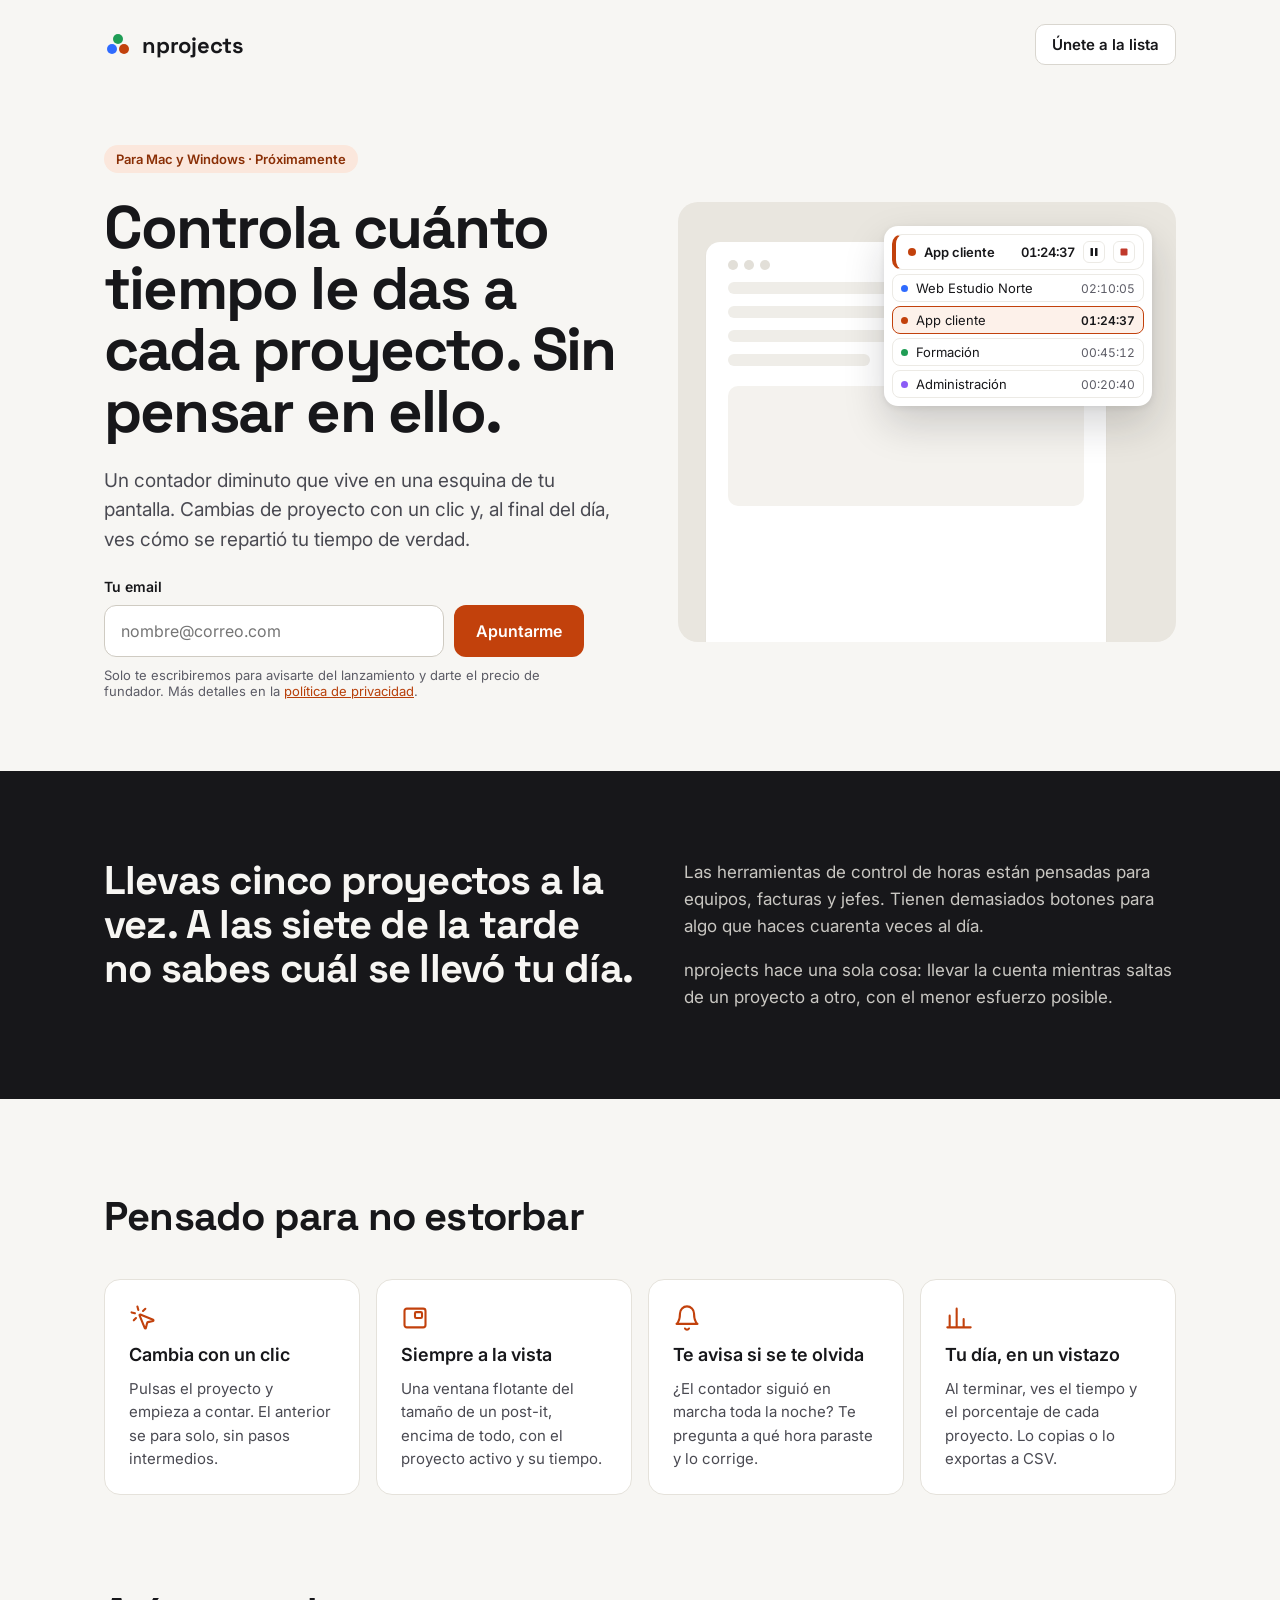
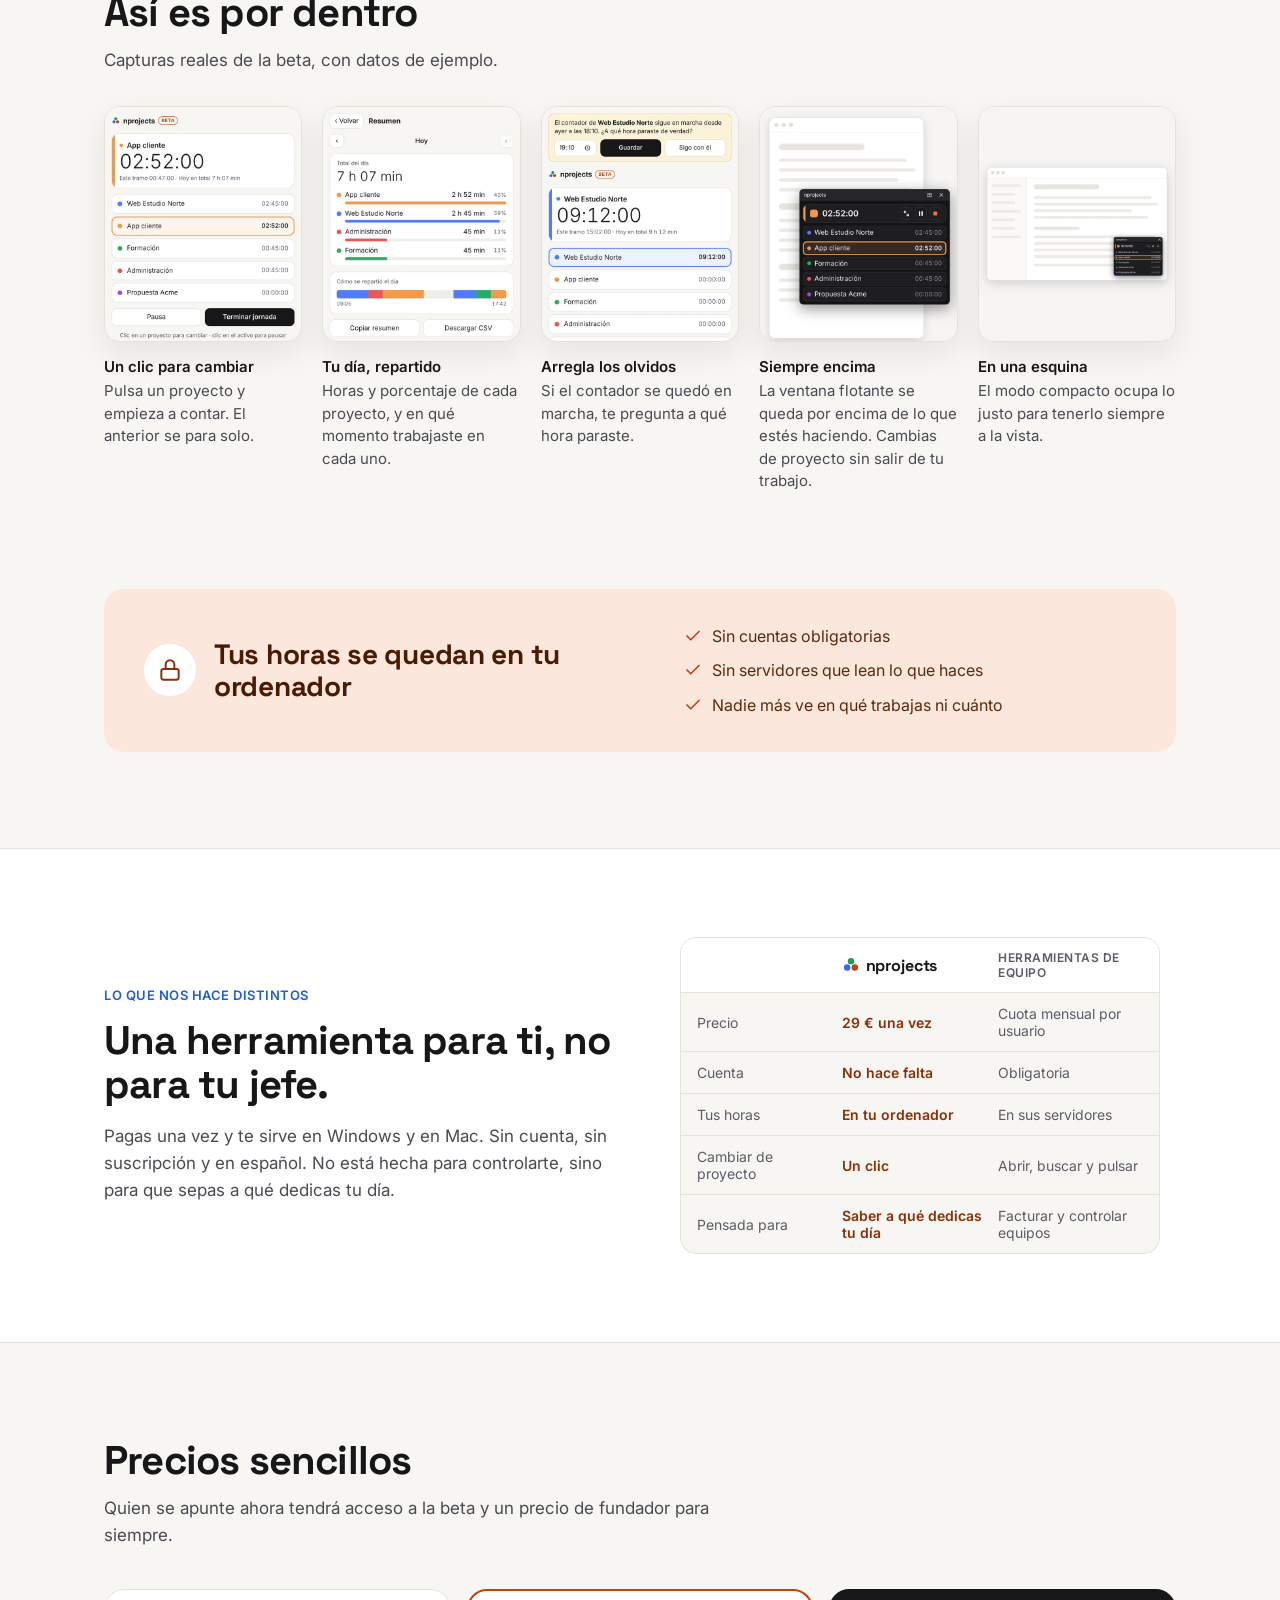
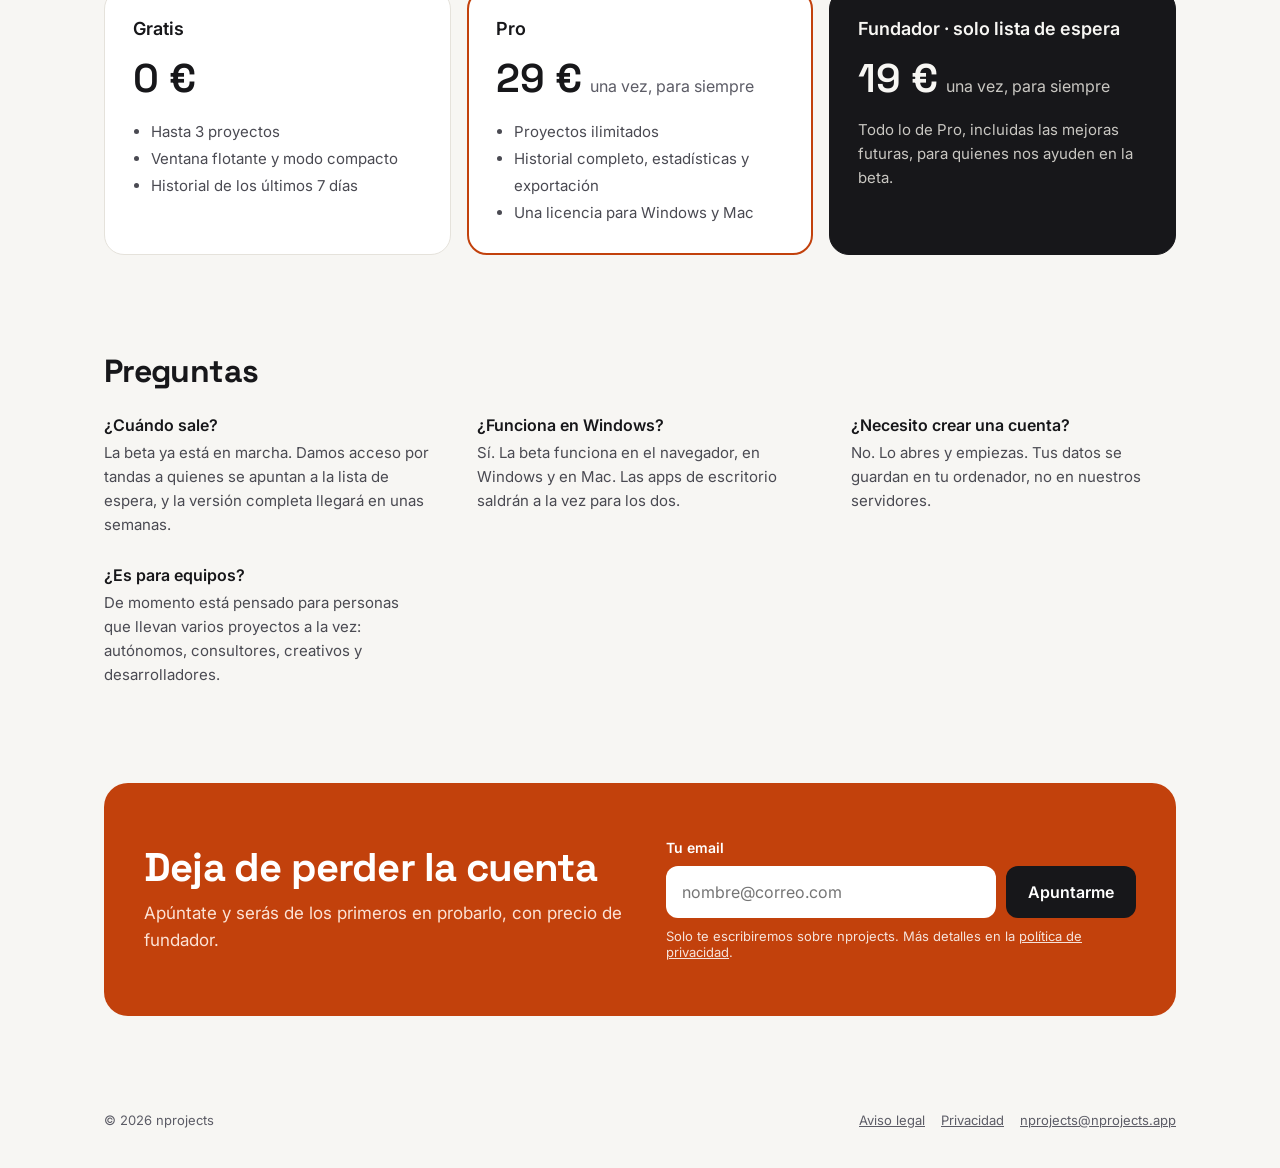
==== index.html @ b642c60d "Pago de nprojects Pro con Stripe Managed Payments y claves de licencia - Funciones de Supabase: chec" ====
<!doctype html>
<html lang="es">
<head>
<meta charset="utf-8">
<meta name="viewport" content="width=device-width, initial-scale=1">
<title>nprojects · Controla cuánto tiempo le das a cada proyecto</title>
<meta name="description" content="Un contador diminuto para Mac y Windows. Cambias de proyecto con un clic y al final del día ves cómo se repartió tu tiempo. Apúntate a la lista de espera.">
<meta property="og:title" content="nprojects · Sabe cuánto tiempo le das a cada proyecto">
<meta property="og:description" content="Un contador diminuto para Mac y Windows. Cambias de proyecto con un clic y al final del día ves cómo se repartió tu tiempo.">
<meta property="og:type" content="website">
<link rel="icon" href="favicon.svg" type="image/svg+xml">
<link rel="preconnect" href="https://fonts.googleapis.com">
<link rel="preconnect" href="https://fonts.gstatic.com" crossorigin>
<link href="https://fonts.googleapis.com/css2?family=Inter:wght@400;500;600&family=Space+Grotesk:wght@500;600;700&display=swap" rel="stylesheet">
<link rel="stylesheet" href="styles.css?v=20261119">
</head>
<body>

<header class="wrap nav">
  <a class="brand" href="./" aria-label="nprojects, inicio">
    <svg width="28" height="28" viewBox="0 0 28 28" aria-hidden="true"><circle cx="8" cy="18" r="5" fill="#2F6BFF"/><circle cx="20" cy="18" r="5" fill="#C2410C"/><circle cx="14" cy="8" r="5" fill="#1F9D55"/></svg>
    <span>nprojects</span>
  </a>
  <a class="btn-ghost" href="#unete">Únete a la lista</a>
</header>

<main>
  <!-- Hero -->
  <section class="wrap hero">
    <div class="hero-copy">
      <span class="pill">Para Mac y Windows · Próximamente</span>
      <h1>Controla cuánto tiempo le das a cada proyecto. Sin pensar en ello.</h1>
      <p class="lead">Un contador diminuto que vive en una esquina de tu pantalla. Cambias de proyecto con un clic y, al final del día, ves cómo se repartió tu tiempo de verdad.</p>
      <form class="waitlist" data-source="hero" novalidate>
        <label for="email-top">Tu email</label>
        <div class="field-row">
          <input id="email-top" name="email" type="email" autocomplete="email" placeholder="nombre@correo.com" required>
          <button type="submit" class="btn-primary">Apuntarme</button>
        </div>
        <input class="hp" type="text" name="website" tabindex="-1" autocomplete="off" aria-hidden="true">
        <p class="hint">Solo te escribiremos para avisarte del lanzamiento y darte el precio de fundador. Más detalles en la <a href="privacidad/">política de privacidad</a>.</p>
        <p class="msg" role="status" aria-live="polite"></p>
      </form>
    </div>

    <div class="desk" role="img" aria-label="Ventana flotante del contador sobre un escritorio de trabajo">
      <div class="desk-window">
        <div class="dots"><span></span><span></span><span></span></div>
        <div class="line" style="width:55%"></div>
        <div class="line" style="width:80%"></div>
        <div class="line" style="width:70%"></div>
        <div class="line" style="width:40%"></div>
        <div class="block"></div>
      </div>
      <div class="widget">
        <div class="w-head">
          <span class="dot" style="background:#C2410C"></span>
          <span class="w-name">App cliente</span>
          <span class="w-time">01:24:37</span>
          <span class="w-ico"><svg width="10" height="10" viewBox="0 0 10 10"><rect x="1.5" y="1" width="2.5" height="8" rx=".6" fill="#17171A"/><rect x="6" y="1" width="2.5" height="8" rx=".6" fill="#17171A"/></svg></span>
          <span class="w-ico"><svg width="10" height="10" viewBox="0 0 10 10"><rect x="1.5" y="1.5" width="7" height="7" rx="1" fill="#C0392B"/></svg></span>
        </div>
        <div class="w-row"><span class="dot" style="background:#2F6BFF"></span><span class="n">Web Estudio Norte</span><span class="t">02:10:05</span></div>
        <div class="w-row on"><span class="dot" style="background:#C2410C"></span><span class="n">App cliente</span><span class="t">01:24:37</span></div>
        <div class="w-row"><span class="dot" style="background:#1F9D55"></span><span class="n">Formación</span><span class="t">00:45:12</span></div>
        <div class="w-row"><span class="dot" style="background:#8B5CF6"></span><span class="n">Administración</span><span class="t">00:20:40</span></div>
      </div>
    </div>
  </section>

  <!-- Problema -->
  <section class="dark">
    <div class="wrap split">
      <h2>Llevas cinco proyectos a la vez. A las siete de la tarde no sabes cuál se llevó tu día.</h2>
      <div class="split-text">
        <p>Las herramientas de control de horas están pensadas para equipos, facturas y jefes. Tienen demasiados botones para algo que haces cuarenta veces al día.</p>
        <p>nprojects hace una sola cosa: llevar la cuenta mientras saltas de un proyecto a otro, con el menor esfuerzo posible.</p>
      </div>
    </div>
  </section>

  <!-- Funciones -->
  <section class="wrap section">
    <h2 class="h2">Pensado para no estorbar</h2>
    <div class="cards">
      <article class="card">
        <svg width="28" height="28" viewBox="0 0 24 24" fill="none" stroke="#C2410C" stroke-width="1.8" stroke-linecap="round" stroke-linejoin="round" aria-hidden="true"><path d="M14 4.1 12 6M5.1 8l-2.9-.8M6 12l-1.9 2M7.2 2.2 8 5.1"/><path d="M9.04 9.69a.5.5 0 0 1 .65-.65l11 4.5a.5.5 0 0 1-.07.95l-4.35 1.04a1 1 0 0 0-.74.74l-1.04 4.35a.5.5 0 0 1-.95.07z"/></svg>
        <h3>Cambia con un clic</h3>
        <p>Pulsas el proyecto y empieza a contar. El anterior se para solo, sin pasos intermedios.</p>
      </article>
      <article class="card">
        <svg width="28" height="28" viewBox="0 0 24 24" fill="none" stroke="#C2410C" stroke-width="1.8" stroke-linecap="round" stroke-linejoin="round" aria-hidden="true"><rect x="3" y="4" width="18" height="16" rx="2"/><rect x="12" y="7" width="6" height="5" rx="1"/></svg>
        <h3>Siempre a la vista</h3>
        <p>Una ventana flotante del tamaño de un post-it, encima de todo, con el proyecto activo y su tiempo.</p>
      </article>
      <article class="card">
        <svg width="28" height="28" viewBox="0 0 24 24" fill="none" stroke="#C2410C" stroke-width="1.8" stroke-linecap="round" stroke-linejoin="round" aria-hidden="true"><path d="M6 8a6 6 0 0 1 12 0c0 7 3 9 3 9H3s3-2 3-9"/><path d="M10.3 21a1.94 1.94 0 0 0 3.4 0"/></svg>
        <h3>Te avisa si se te olvida</h3>
        <p>¿El contador siguió en marcha toda la noche? Te pregunta a qué hora paraste y lo corrige.</p>
      </article>
      <article class="card">
        <svg width="28" height="28" viewBox="0 0 24 24" fill="none" stroke="#C2410C" stroke-width="1.8" stroke-linecap="round" stroke-linejoin="round" aria-hidden="true"><path d="M4 20V10M10 20V4M16 20v-7M22 20H2"/></svg>
        <h3>Tu día, en un vistazo</h3>
        <p>Al terminar, ves el tiempo y el porcentaje de cada proyecto. Lo copias o lo exportas a CSV.</p>
      </article>
    </div>
  </section>

  <!-- Capturas -->
  <section class="wrap section-tight">
    <div class="intro">
      <h2 class="h2">Así es por dentro</h2>
      <p class="body">Capturas reales de la beta, con datos de ejemplo.</p>
    </div>
    <div class="shots">
      <figure class="shot">
        <img src="img/app-principal.webp" width="600" height="714" loading="lazy" alt="Pantalla principal de nprojects: el contador de App cliente en marcha y la lista de proyectos con el tiempo de cada uno">
        <figcaption><strong>Un clic para cambiar</strong>Pulsa un proyecto y empieza a contar. El anterior se para solo.</figcaption>
      </figure>
      <figure class="shot">
        <img src="img/app-resumen-v2.webp" width="600" height="714" loading="lazy" alt="Resumen del día: 7 h 07 min repartidas entre cuatro proyectos, con porcentajes y una barra de cómo se repartió el día">
        <figcaption><strong>Tu día, repartido</strong>Horas y porcentaje de cada proyecto, y en qué momento trabajaste en cada uno.</figcaption>
      </figure>
      <figure class="shot">
        <img src="img/app-olvido.webp" width="600" height="714" loading="lazy" alt="Aviso de contador olvidado: Web Estudio Norte sigue en marcha desde ayer a las 18:10 y la app pregunta a qué hora paraste">
        <figcaption><strong>Arregla los olvidos</strong>Si el contador se quedó en marcha, te pregunta a qué hora paraste.</figcaption>
      </figure>
      <figure class="shot">
        <img src="img/app-flotante-encima.webp" width="600" height="714" loading="lazy" alt="Ventana flotante de nprojects encima de otra ventana: un recuadro naranja de App cliente con 02:52:00 y debajo los demás proyectos con su tiempo">
        <figcaption><strong>Siempre encima</strong>La ventana flotante se queda por encima de lo que estés haciendo. Cambias de proyecto sin salir de tu trabajo.</figcaption>
      </figure>
      <figure class="shot">
        <img src="img/app-flotante-esquina.webp" width="600" height="714" loading="lazy" alt="Ventana flotante pequeña en la esquina inferior derecha de una ventana de escritorio, con el tiempo, los botones y la lista de proyectos">
        <figcaption><strong>En una esquina</strong>El modo compacto ocupa lo justo para tenerlo siempre a la vista.</figcaption>
      </figure>
    </div>
  </section>

  <!-- Privacidad -->
  <section class="wrap section-tight">
    <div class="privacy">
      <div class="privacy-head">
        <span class="privacy-icon"><svg width="26" height="26" viewBox="0 0 24 24" fill="none" stroke="#8A2F06" stroke-width="1.8" stroke-linecap="round" stroke-linejoin="round" aria-hidden="true"><rect x="4" y="11" width="16" height="10" rx="2"/><path d="M8 11V7a4 4 0 0 1 8 0v4"/></svg></span>
        <h3>Tus horas se quedan en tu ordenador</h3>
      </div>
      <ul class="privacy-list">
        <li><svg width="18" height="18" viewBox="0 0 24 24" fill="none" stroke="#C2410C" stroke-width="2.2" stroke-linecap="round" stroke-linejoin="round" aria-hidden="true"><path d="M20 6 9 17l-5-5"/></svg>Sin cuentas obligatorias</li>
        <li><svg width="18" height="18" viewBox="0 0 24 24" fill="none" stroke="#C2410C" stroke-width="2.2" stroke-linecap="round" stroke-linejoin="round" aria-hidden="true"><path d="M20 6 9 17l-5-5"/></svg>Sin servidores que lean lo que haces</li>
        <li><svg width="18" height="18" viewBox="0 0 24 24" fill="none" stroke="#C2410C" stroke-width="2.2" stroke-linecap="round" stroke-linejoin="round" aria-hidden="true"><path d="M20 6 9 17l-5-5"/></svg>Nadie más ve en qué trabajas ni cuánto</li>
      </ul>
    </div>
  </section>

  <!-- Diferencias -->
  <section class="band">
    <div class="wrap split center">
      <div class="split-copy">
        <span class="eyebrow">Lo que nos hace distintos</span>
        <h2 class="h2">Una herramienta para ti, no para tu jefe.</h2>
        <p class="body">Pagas una vez y te sirve en Windows y en Mac. Sin cuenta, sin suscripción y en español. No está hecha para controlarte, sino para que sepas a qué dedicas tu día.</p>
      </div>
      <div class="cmp-wrap">
        <div class="cmp" role="table" aria-label="nprojects frente a las herramientas de control de horas para equipos">
          <div class="cmp-row cmp-head" role="row"><span role="columnheader"></span><span role="columnheader" class="cmp-brand"><svg width="18" height="18" viewBox="0 0 28 28" aria-hidden="true"><circle cx="8" cy="18" r="5" fill="#2F6BFF"/><circle cx="20" cy="18" r="5" fill="#C2410C"/><circle cx="14" cy="8" r="5" fill="#1F9D55"/></svg><span>nprojects</span></span><span role="columnheader">Herramientas de equipo</span></div>
          <div class="cmp-row" role="row"><span role="rowheader">Precio</span><span role="cell"><strong>29 € una vez</strong></span><span role="cell">Cuota mensual por usuario</span></div>
          <div class="cmp-row" role="row"><span role="rowheader">Cuenta</span><span role="cell"><strong>No hace falta</strong></span><span role="cell">Obligatoria</span></div>
          <div class="cmp-row" role="row"><span role="rowheader">Tus horas</span><span role="cell"><strong>En tu ordenador</strong></span><span role="cell">En sus servidores</span></div>
          <div class="cmp-row" role="row"><span role="rowheader">Cambiar de proyecto</span><span role="cell"><strong>Un clic</strong></span><span role="cell">Abrir, buscar y pulsar</span></div>
          <div class="cmp-row" role="row"><span role="rowheader">Pensada para</span><span role="cell"><strong>Saber a qué dedicas tu día</strong></span><span role="cell">Facturar y controlar equipos</span></div>
        </div>
      </div>
    </div>
  </section>

  <!-- Precios -->
  <section class="wrap section">
    <div class="intro">
      <h2 class="h2">Precios sencillos</h2>
      <p class="body">Quien se apunte ahora tendrá acceso a la beta y un precio de fundador para siempre.</p>
    </div>
    <div class="prices">
      <article class="price">
        <h3>Gratis</h3>
        <div class="amount">0 €</div>
        <ul><li>Hasta 3 proyectos</li><li>Ventana flotante y modo compacto</li><li>Historial de los últimos 7 días</li></ul>
      </article>
      <article class="price featured">
        <h3>Pro</h3>
        <div class="amount-row"><span class="amount">29 €</span><span class="muted">una vez, para siempre</span></div>
        <ul><li>Proyectos ilimitados</li><li>Historial completo, estadísticas y exportación</li><li>Una licencia para Windows y Mac</li></ul>
      </article>
      <article class="price founder">
        <h3>Fundador · solo lista de espera</h3>
        <div class="amount-row"><span class="amount">19 €</span><span>una vez, para siempre</span></div>
        <p>Todo lo de Pro, incluidas las mejoras futuras, para quienes nos ayuden en la beta.</p>
      </article>
    </div>
  </section>

  <!-- Preguntas -->
  <section class="wrap section-bottom">
    <h2 class="h3">Preguntas</h2>
    <div class="faq">
      <div><h3>¿Cuándo sale?</h3><p>La beta ya está en marcha. Damos acceso por tandas a quienes se apuntan a la lista de espera, y la versión completa llegará en unas semanas.</p></div>
      <div><h3>¿Funciona en Windows?</h3><p>Sí. La beta funciona en el navegador, en Windows y en Mac. Las apps de escritorio saldrán a la vez para los dos.</p></div>
      <div><h3>¿Necesito crear una cuenta?</h3><p>No. Lo abres y empiezas. Tus datos se guardan en tu ordenador, no en nuestros servidores.</p></div>
      <div><h3>¿Es para equipos?</h3><p>De momento está pensado para personas que llevan varios proyectos a la vez: autónomos, consultores, creativos y desarrolladores.</p></div>
    </div>
  </section>

  <!-- CTA final -->
  <section id="unete" class="cta-wrap">
    <div class="cta">
      <div class="cta-copy">
        <h2>Deja de perder la cuenta</h2>
        <p>Apúntate y serás de los primeros en probarlo, con precio de fundador.</p>
      </div>
      <form class="waitlist on-accent" data-source="footer" novalidate>
        <label for="email-bottom">Tu email</label>
        <div class="field-row">
          <input id="email-bottom" name="email" type="email" autocomplete="email" placeholder="nombre@correo.com" required>
          <button type="submit" class="btn-dark">Apuntarme</button>
        </div>
        <input class="hp" type="text" name="website" tabindex="-1" autocomplete="off" aria-hidden="true">
        <p class="hint">Solo te escribiremos sobre nprojects. Más detalles en la <a href="privacidad/">política de privacidad</a>.</p>
        <p class="msg" role="status" aria-live="polite"></p>
      </form>
    </div>
  </section>
</main>

<footer class="wrap foot">
  <span>© 2026 nprojects</span>
  <span class="foot-links"><a href="aviso-legal/">Aviso legal</a><a href="privacidad/">Privacidad</a><a href="mailto:nprojects@nprojects.app">nprojects@nprojects.app</a></span>
</footer>

<script src="config.js"></script>
<script src="app.js?v=20261118b"></script>
</body>
</html>
---- styles.css ----
:root{
  --bg:#F7F6F3; --ink:#17171A; --body:#4A4A52; --muted:#5C5C66; --line:#E5E2DB;
  --accent:#C2410C; --accent-dark:#8A2F06; --accent-soft:#FBE7DC; --blue:#1F5FD1;
}
*{box-sizing:border-box}
html{scroll-behavior:smooth}
body{margin:0;font-family:Inter,system-ui,-apple-system,"Segoe UI",sans-serif;color:var(--ink);background:var(--bg);-webkit-font-smoothing:antialiased}
a{color:#B8400B}a:hover{color:var(--accent-dark)}
h1,h2,h3{margin:0}
p{margin:0}
.wrap{max-width:1120px;margin:0 auto;padding-left:24px;padding-right:24px}
.muted{color:var(--muted)}
.dot{width:8px;height:8px;border-radius:50%;flex:0 0 auto;display:inline-block}

/* Nav */
.nav{display:flex;align-items:center;justify-content:space-between;gap:16px;flex-wrap:wrap;padding-top:24px;padding-bottom:24px}
.brand{display:flex;align-items:center;gap:10px;text-decoration:none;color:var(--ink)}
.brand span{font-family:"Space Grotesk",sans-serif;font-weight:700;font-size:22px;letter-spacing:-.01em}
.btn-ghost{font-weight:600;font-size:15px;text-decoration:none;padding:10px 16px;border:1px solid #D9D6CF;border-radius:10px;color:var(--ink);background:#fff}
.btn-ghost:hover{color:var(--ink);border-color:#bdb8ad}

/* Hero */
.hero{display:flex;flex-wrap:wrap;gap:56px;align-items:center;padding-top:56px;padding-bottom:72px}
.hero-copy{flex:1 1 440px;min-width:0;display:flex;flex-direction:column;gap:24px}
.pill{align-self:flex-start;font-size:13px;font-weight:600;color:var(--accent-dark);background:var(--accent-soft);padding:6px 12px;border-radius:999px}
h1{font-family:"Space Grotesk",sans-serif;font-weight:700;font-size:clamp(40px,5.2vw,60px);line-height:1.02;letter-spacing:-.03em}
.lead{font-size:19px;line-height:1.55;color:var(--body);max-width:520px}

/* Formulario */
.waitlist{display:flex;flex-direction:column;gap:10px;max-width:480px;width:100%}
.waitlist label{font-size:14px;font-weight:600}
.field-row{display:flex;gap:10px;flex-wrap:wrap}
.field-row input{flex:1 1 220px;min-width:0;height:52px;padding:0 16px;font:inherit;font-size:16px;border:1px solid #CFCBC2;border-radius:12px;background:#fff;color:var(--ink)}
.field-row input:focus{outline:2px solid var(--accent);outline-offset:1px;border-color:transparent}
.btn-primary,.btn-dark{height:52px;padding:0 22px;font:inherit;font-size:16px;font-weight:600;color:#fff;border:none;border-radius:12px;cursor:pointer}
.btn-primary{background:var(--accent)}.btn-primary:hover{background:#A9380A}
.btn-dark{background:var(--ink)}.btn-dark:hover{background:#000}
button[disabled]{opacity:.6;cursor:default}
.hint{font-size:13px;color:var(--muted)}
.msg:empty{display:none}
.msg{font-weight:600;padding:14px 16px;border-radius:12px}
.msg.ok{background:#E6F4EC;color:#145C34}
.msg.err{background:#FDECEA;color:#8E1F14}
.on-accent .msg.ok{background:#fff}
.on-accent .msg.err{background:#fff}
.waitlist.done .field-row,.waitlist.done label,.waitlist.done .hint{display:none}
.hp{position:absolute;left:-9999px;width:1px;height:1px;opacity:0}

/* Escritorio con widget */
.desk{flex:1 1 420px;min-width:0;position:relative;height:440px;border-radius:20px;background:#E9E6DF;overflow:hidden}
.desk-window{position:absolute;left:28px;top:40px;right:70px;bottom:-20px;background:#fff;border-radius:14px;box-shadow:0 1px 2px rgba(0,0,0,.06);padding:18px 22px;display:flex;flex-direction:column;gap:12px}
.dots{display:flex;gap:6px}.dots span{width:10px;height:10px;border-radius:50%;background:#E2DFD8}
.line{height:12px;border-radius:6px;background:#EFEDE8}
.block{height:120px;border-radius:10px;background:#F4F2EE;margin-top:8px}
.widget{position:absolute;right:24px;top:24px;width:268px;max-width:calc(100% - 48px);background:#fff;border-radius:14px;box-shadow:0 18px 40px rgba(23,23,26,.18),0 2px 6px rgba(23,23,26,.08);padding:8px;display:flex;flex-direction:column;gap:4px;font-size:13px}
.w-head{display:flex;align-items:center;gap:8px;padding:6px 8px 6px 12px;border:1px solid #ECEAE5;border-left:4px solid var(--accent);border-radius:10px}
.w-name{font-weight:600;flex:1 1 auto;min-width:0;overflow:hidden;white-space:nowrap;text-overflow:ellipsis}
.w-time{font-weight:600;font-variant-numeric:tabular-nums}
.w-ico{width:22px;height:22px;border:1px solid #ECEAE5;border-radius:6px;display:inline-flex;align-items:center;justify-content:center}
.w-row{display:flex;align-items:center;gap:8px;padding:5px 8px;border-radius:8px;border:1px solid #ECEAE5}
.w-row.on{border-color:var(--accent);background:#FDF1EA}
.w-row .dot{width:7px;height:7px}
.w-row .n{flex:1 1 auto;min-width:0;overflow:hidden;white-space:nowrap;text-overflow:ellipsis}
.w-row .t{font-size:12px;color:var(--muted);font-variant-numeric:tabular-nums}
.w-row.on .t{color:var(--ink);font-weight:600}

/* Bloque oscuro */
.dark{background:var(--ink);color:var(--bg)}
.split{display:flex;flex-wrap:wrap;gap:48px;align-items:flex-start;padding-top:88px;padding-bottom:88px}
.split.center{align-items:center}
.dark h2{flex:1 1 420px;min-width:0;font-family:"Space Grotesk",sans-serif;font-size:clamp(30px,3.4vw,40px);line-height:1.1;letter-spacing:-.02em}
.split-text{flex:1 1 380px;min-width:0;display:flex;flex-direction:column;gap:16px;font-size:17px;line-height:1.6;color:#C9C7C2}

/* Secciones */
.section{padding-top:96px;padding-bottom:96px;display:flex;flex-direction:column;gap:40px}
.section-tight{padding-top:0;padding-bottom:96px}
.section-bottom{padding-bottom:96px;display:flex;flex-direction:column;gap:24px}
.h2{font-family:"Space Grotesk",sans-serif;font-size:clamp(30px,3.4vw,40px);letter-spacing:-.02em;line-height:1.1;max-width:640px}
.h3{font-family:"Space Grotesk",sans-serif;font-size:32px;letter-spacing:-.02em}
.body{font-size:17px;line-height:1.6;color:var(--body)}
.intro{display:flex;flex-direction:column;gap:12px;max-width:640px}
.cards{display:grid;grid-template-columns:repeat(auto-fit,minmax(240px,1fr));gap:16px}
.card{background:#fff;border:1px solid var(--line);border-radius:16px;padding:24px;display:flex;flex-direction:column;gap:12px}
.card h3{font-size:18px;font-weight:600}
.card p{font-size:15px;line-height:1.55;color:var(--body)}

.privacy{background:var(--accent-soft);border-radius:20px;padding:36px 40px;display:flex;flex-wrap:wrap;align-items:center;gap:24px 48px}
.privacy-head{flex:1 1 360px;min-width:0;display:flex;align-items:center;gap:18px}
.privacy-icon{flex:0 0 auto;width:52px;height:52px;border-radius:50%;background:#fff;display:flex;align-items:center;justify-content:center}
.privacy h3{font-family:"Space Grotesk",sans-serif;font-size:clamp(22px,2.4vw,28px);line-height:1.15;letter-spacing:-.01em;color:#4A1A03}
.privacy-list{flex:1 1 320px;min-width:0;list-style:none;margin:0;padding:0;display:flex;flex-direction:column;gap:12px}
.privacy-list li{display:flex;align-items:flex-start;gap:10px;font-size:16px;line-height:1.4;color:#5C2A0E}
.privacy-list svg{flex:0 0 auto;margin-top:2px}

/* Capturas */
.shots{display:grid;grid-template-columns:repeat(auto-fit,minmax(180px,1fr));gap:20px;margin-top:32px}
.shot{margin:0;display:flex;flex-direction:column;gap:14px}
.shot img{display:block;width:100%;height:auto;border:1px solid var(--line);border-radius:16px;box-shadow:0 12px 30px rgba(23,23,26,.08);background:#fff}
.shot figcaption{font-size:15px;line-height:1.5;color:var(--body)}
.shots-dots{display:none}
.shot figcaption strong{display:block;color:var(--ink);font-weight:600;margin-bottom:2px}

/* Banda */
.band{background:#fff;border-top:1px solid var(--line);border-bottom:1px solid var(--line)}
.split-copy{flex:1 1 420px;min-width:0;display:flex;flex-direction:column;gap:16px}
.eyebrow{font-size:13px;font-weight:600;color:var(--blue);letter-spacing:.04em;text-transform:uppercase}

/* Diferencias */
.cmp-wrap{flex:1 1 420px;min-width:0;display:flex;justify-content:center}
.cmp{width:100%;max-width:480px;background:var(--bg);border:1px solid var(--line);border-radius:16px;overflow:hidden;font-size:14px}
.cmp-row{display:grid;grid-template-columns:1.1fr 1.2fr 1.2fr;gap:12px;padding:12px 16px;border-top:1px solid var(--line);align-items:center}
.cmp-row:first-child{border-top:0}
.cmp-row>span:first-child{color:var(--muted)}
.cmp-row>span:last-child{color:var(--muted)}
.cmp-row strong{color:var(--accent-dark);font-weight:600}
.cmp-head{font-size:12px;font-weight:600;text-transform:uppercase;letter-spacing:.04em;background:#fff}
.cmp-head>.cmp-brand{display:flex;align-items:center;gap:6px;color:var(--ink);text-transform:none;letter-spacing:-.01em;font-family:"Space Grotesk",sans-serif;font-weight:700;font-size:16px}

/* Precios */
.prices{display:grid;grid-template-columns:repeat(auto-fit,minmax(280px,1fr));gap:16px}
.price{background:#fff;border:1px solid var(--line);border-radius:20px;padding:28px;display:flex;flex-direction:column;gap:14px}
.price h3{font-size:18px;font-weight:600}
.price ul{margin:0;padding-left:18px;font-size:15px;line-height:1.8;color:var(--body)}
.amount{font-family:"Space Grotesk",sans-serif;font-size:40px;font-weight:600}
.amount-row{display:flex;align-items:baseline;gap:8px;flex-wrap:wrap}
.price.featured{border:2px solid var(--accent);padding:27px}
.price.founder{background:var(--ink);color:var(--bg);border-color:var(--ink)}
.price.founder .amount-row span:last-child,.price.founder p{color:#C9C7C2}
.price.founder p{font-size:15px;line-height:1.6}

/* FAQ */
.faq{display:grid;grid-template-columns:repeat(auto-fit,minmax(300px,1fr));gap:28px 48px}
.faq div{display:flex;flex-direction:column;gap:6px}
.faq h3{font-size:16px;font-weight:600}
.faq p{font-size:15px;line-height:1.6;color:var(--body)}

/* CTA */
.cta-wrap{padding:0 24px 96px}
.cta{max-width:1072px;margin:0 auto;background:var(--accent);color:#fff;border-radius:24px;padding:56px 40px;display:flex;flex-wrap:wrap;gap:32px;align-items:center}
.cta-copy{flex:1 1 400px;min-width:0;display:flex;flex-direction:column;gap:10px}
.cta-copy h2{font-family:"Space Grotesk",sans-serif;font-size:clamp(30px,3.4vw,40px);letter-spacing:-.02em;line-height:1.1}
.cta-copy p{font-size:17px;line-height:1.6;color:#FCE3D6}
.cta .waitlist{flex:1 1 380px;min-width:0}
.cta .field-row input{border:none}
.cta .field-row input:focus{outline-color:#17171A}

.foot{display:flex;justify-content:space-between;gap:16px;flex-wrap:wrap;font-size:13px;color:var(--muted);padding-bottom:40px}
.foot-links{display:flex;gap:16px;flex-wrap:wrap}
.foot-links a{color:var(--muted)}
.on-accent .hint{color:inherit;opacity:.85}
.on-accent .hint a{color:inherit;text-decoration:underline}

/* Páginas legales */
.legal{max-width:760px;padding-top:24px;padding-bottom:72px;color:var(--body);font-size:16px;line-height:1.65}
.legal h1{font-family:"Space Grotesk",Inter,sans-serif;font-size:40px;line-height:1.1;letter-spacing:-.02em;color:var(--ink)}
.legal h2{font-size:20px;color:var(--ink);margin:40px 0 12px}
.legal p{margin:0 0 12px}
.legal ul{margin:0 0 12px;padding-left:20px}
.legal li{margin-bottom:6px}
.legal-date{font-size:14px;color:var(--muted);margin-top:8px !important}
.legal-lead{font-size:18px;color:var(--ink);margin-top:24px !important}
.legal-table{overflow-x:auto;margin:0 0 12px;border:1px solid var(--line);border-radius:12px;background:#fff}
.legal table{border-collapse:collapse;width:100%;min-width:640px;font-size:14px;line-height:1.5}
.legal th,.legal td{text-align:left;vertical-align:top;padding:12px 14px;border-top:1px solid var(--line)}
.legal thead th{border-top:0;color:var(--ink);font-weight:600;background:#FBFAF8}

@media (max-width:560px){
  .hero{padding-top:24px;gap:40px}
  .desk{height:380px}
  .desk-window{right:24px}
  .cta{padding:40px 24px}
  .privacy{padding:28px 24px}
  .shots{display:flex;gap:16px;overflow-x:auto;scroll-snap-type:x mandatory;margin-left:-24px;margin-right:-24px;padding:4px 24px 16px;scroll-padding:0 24px;scrollbar-width:none;-webkit-overflow-scrolling:touch}
  .shots::-webkit-scrollbar{display:none}
  .shot{flex:0 0 78%;scroll-snap-align:start}
  .shots-dots{display:flex;justify-content:center;gap:8px;margin-top:4px}
  .shots-dots button{width:8px;height:8px;padding:0;border:0;border-radius:999px;background:#D9D6CF;cursor:pointer;transition:width .2s,background .2s}
  .shots-dots button[aria-current="true"]{width:22px;background:var(--accent)}
}

/* Compra */
.buy-test{background:#FFF4D6;border:1px solid #F2D58A;color:#6B4E00;border-radius:12px;padding:12px 16px;font-size:14px}
.buy-list{font-size:17px;color:var(--ink)}
.buy-btn{display:inline-block;margin:8px 0 4px;text-decoration:none}
.buy-msg{background:#fff;border:1px solid var(--line);border-radius:12px;padding:12px 16px}
.small-note{font-size:14px;color:var(--muted)}
.license-box{display:flex;align-items:center;gap:12px;flex-wrap:wrap;margin:8px 0 24px;padding:16px 20px;background:#fff;border:1px solid var(--line);border-radius:14px}
.license-box code{font-family:ui-monospace,SFMono-Regular,Menlo,Consolas,monospace;font-size:22px;font-weight:600;letter-spacing:.04em;color:var(--ink)}
a.btn-dark,a.btn-primary{display:inline-flex;align-items:center;text-decoration:none}
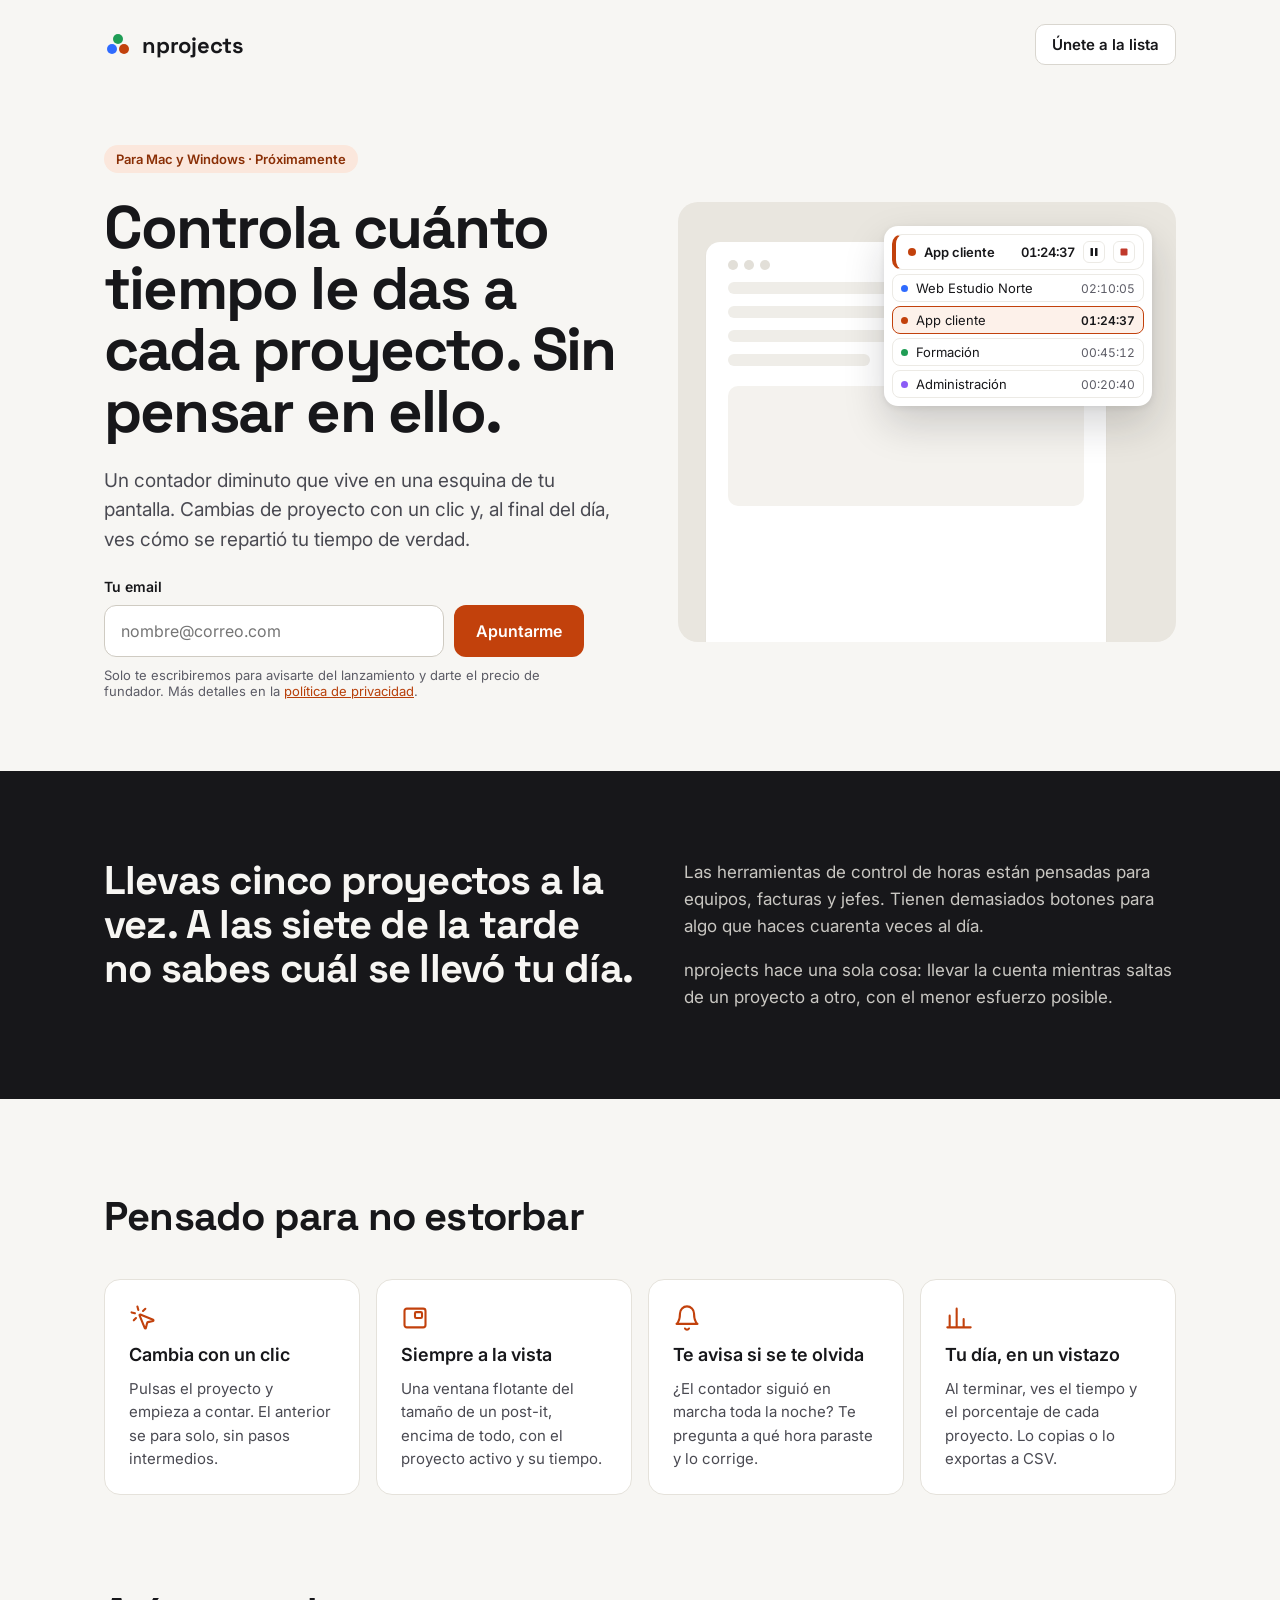
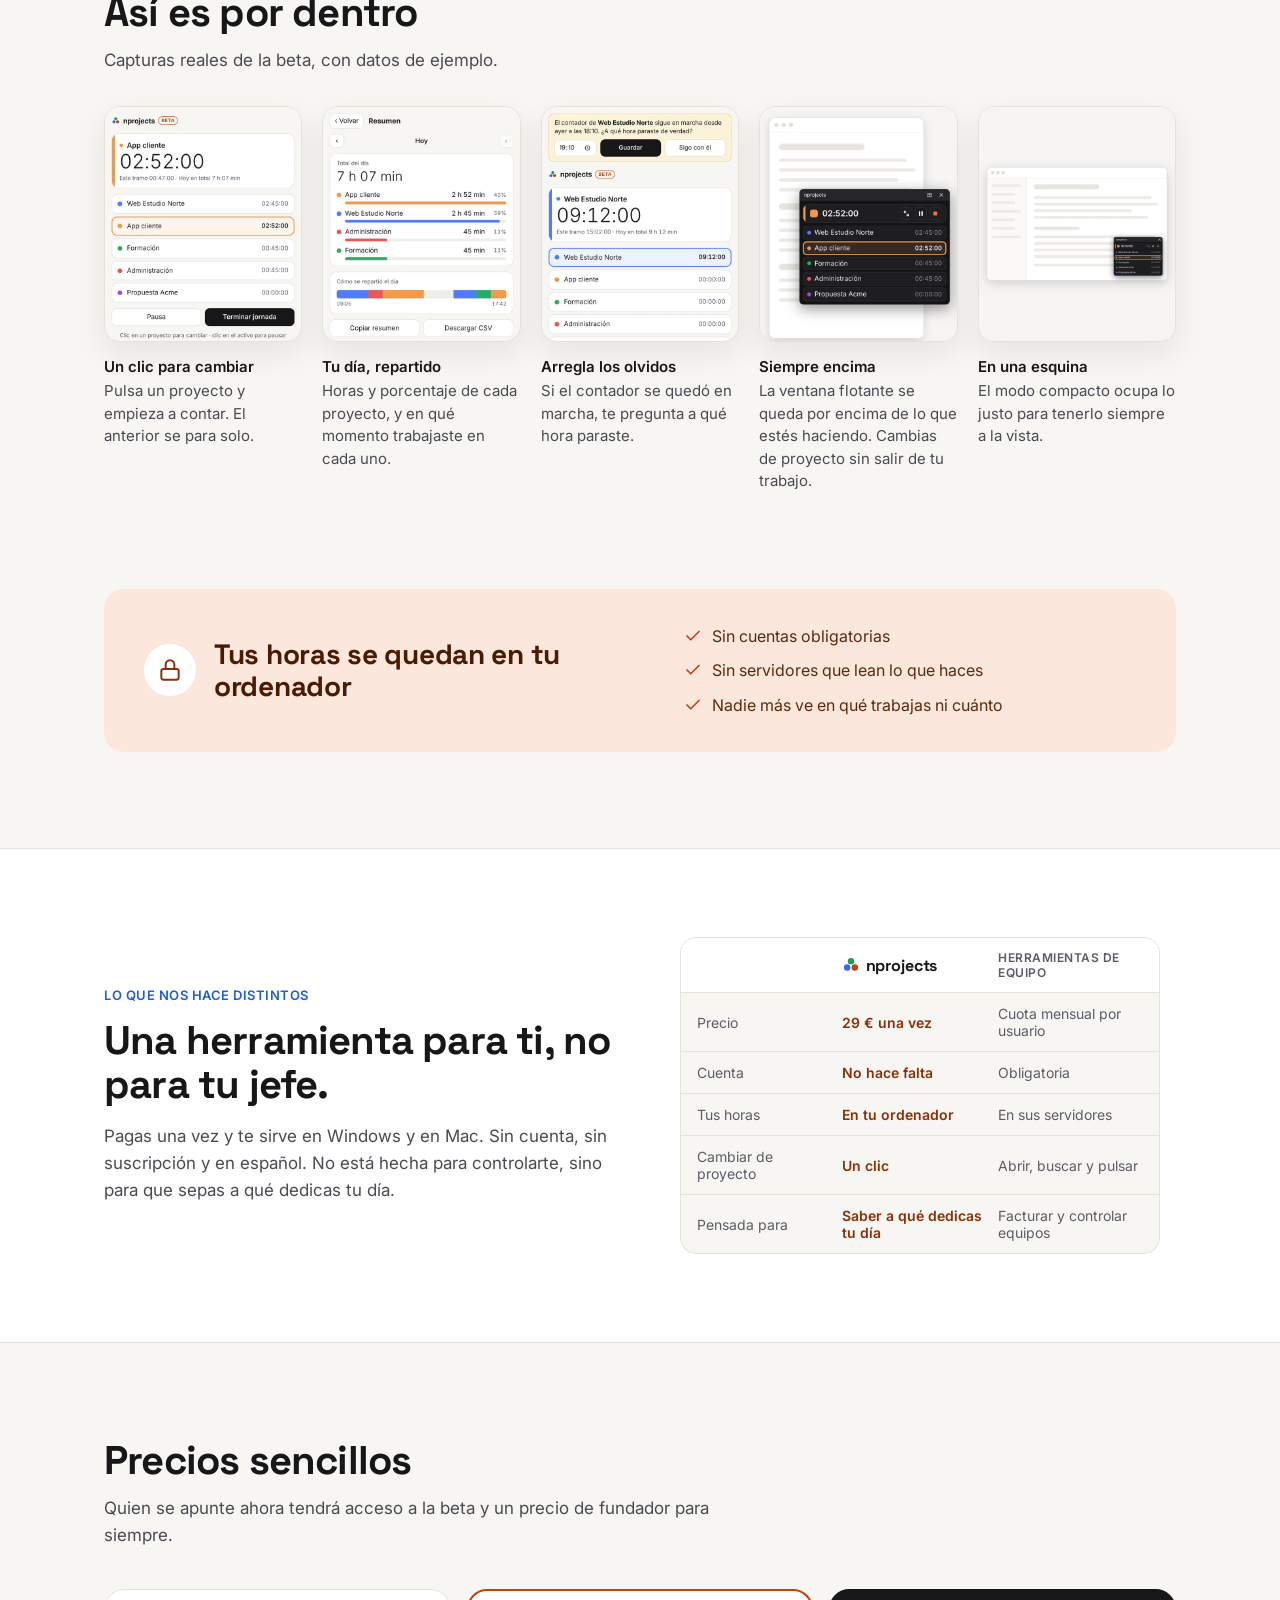
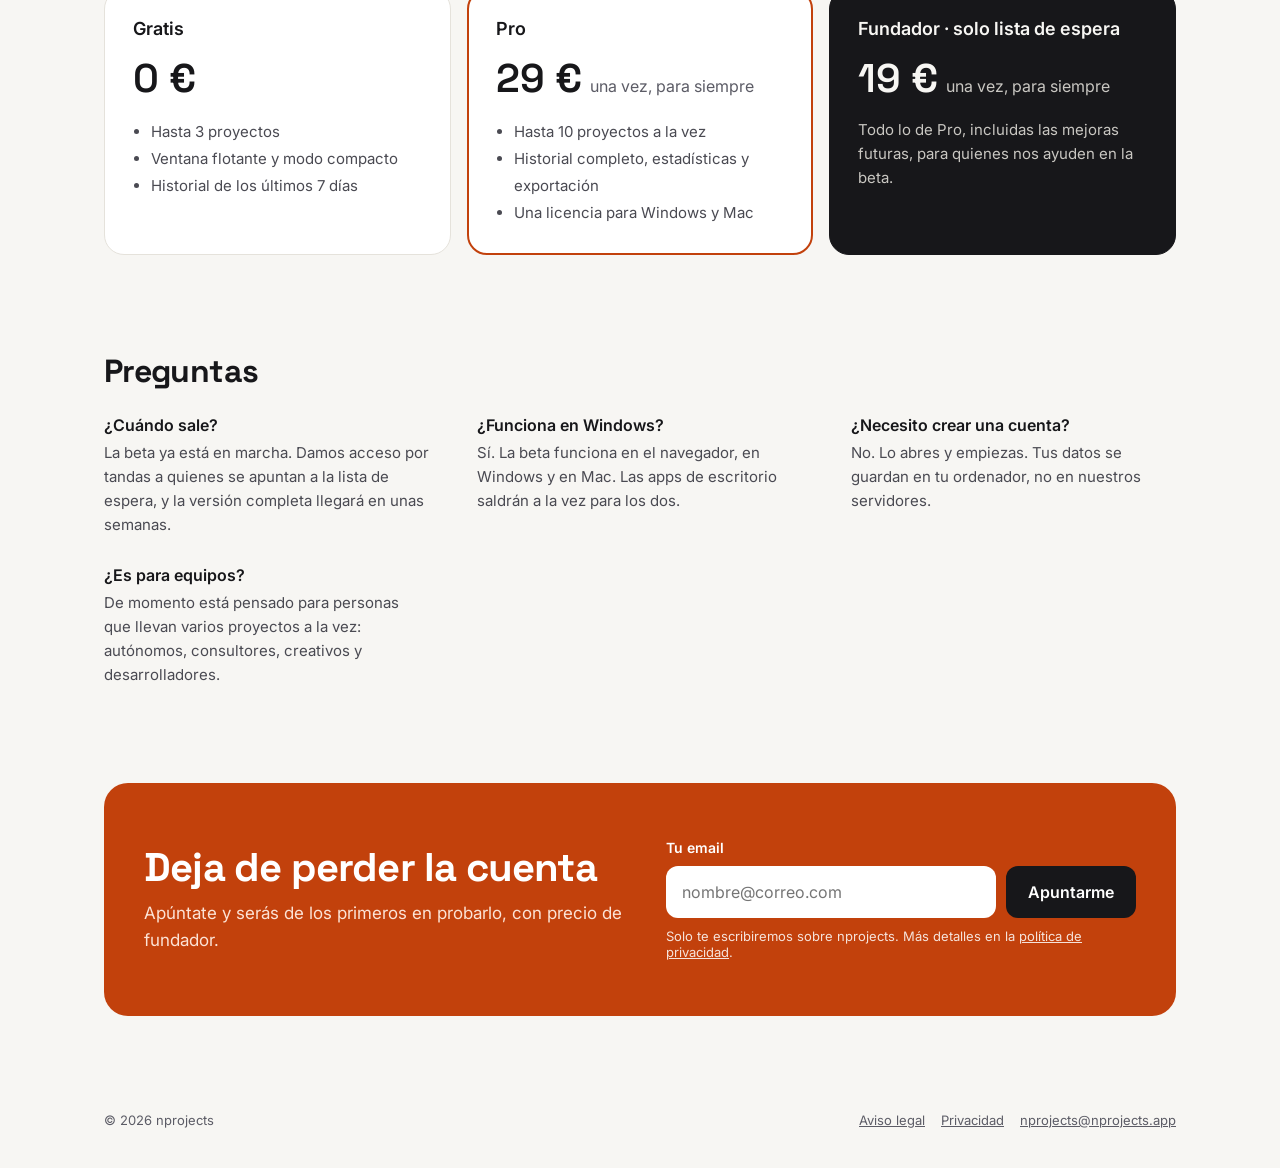
==== commit c121cc71: "Pro: «hasta 10 proyectos a la vez» en lugar de «proyectos ilimitados» En la portada, /comprar/, el p" ====
--- a/index.html
+++ b/index.html
@@ -187,7 +187,7 @@
       <article class="price featured">
         <h3>Pro</h3>
         <div class="amount-row"><span class="amount">29 €</span><span class="muted">una vez, para siempre</span></div>
-        <ul><li>Proyectos ilimitados</li><li>Historial completo, estadísticas y exportación</li><li>Una licencia para Windows y Mac</li></ul>
+        <ul><li>Hasta 10 proyectos a la vez</li><li>Historial completo, estadísticas y exportación</li><li>Una licencia para Windows y Mac</li></ul>
       </article>
       <article class="price founder">
         <h3>Fundador · solo lista de espera</h3>
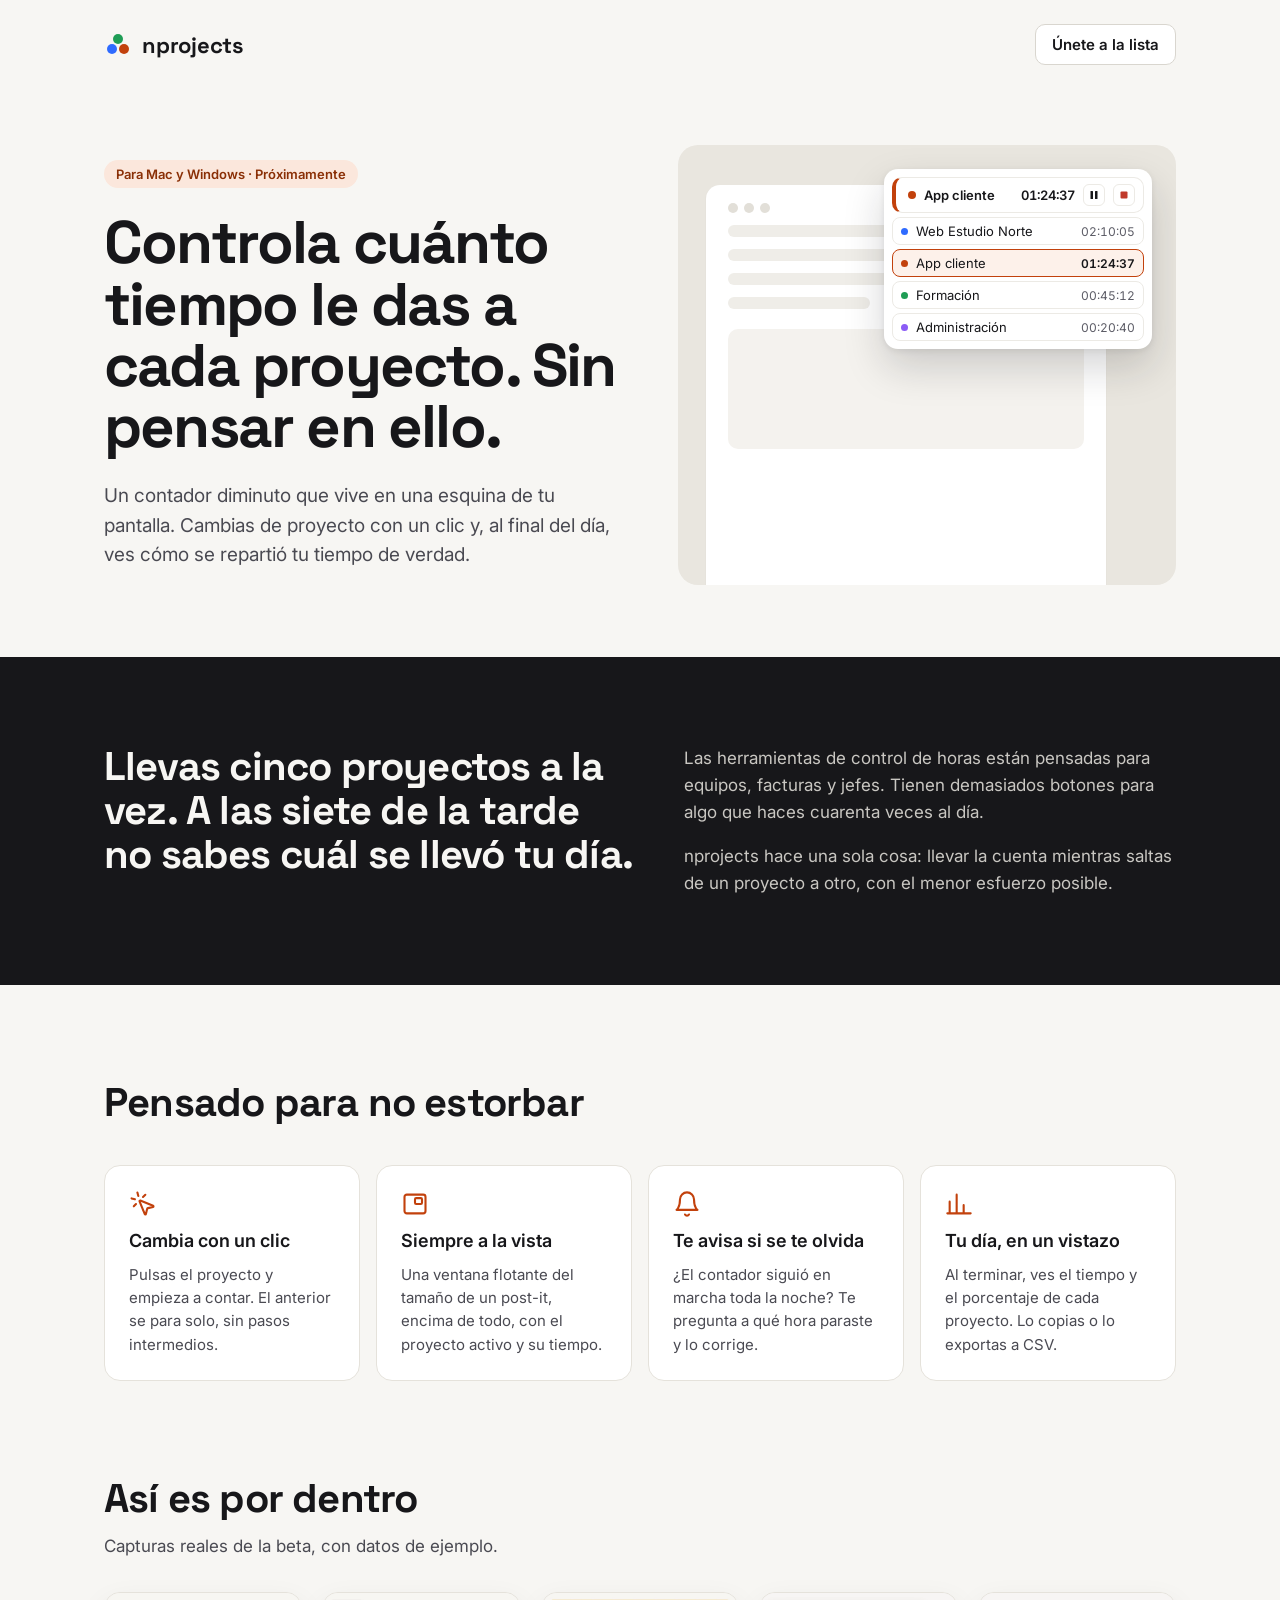
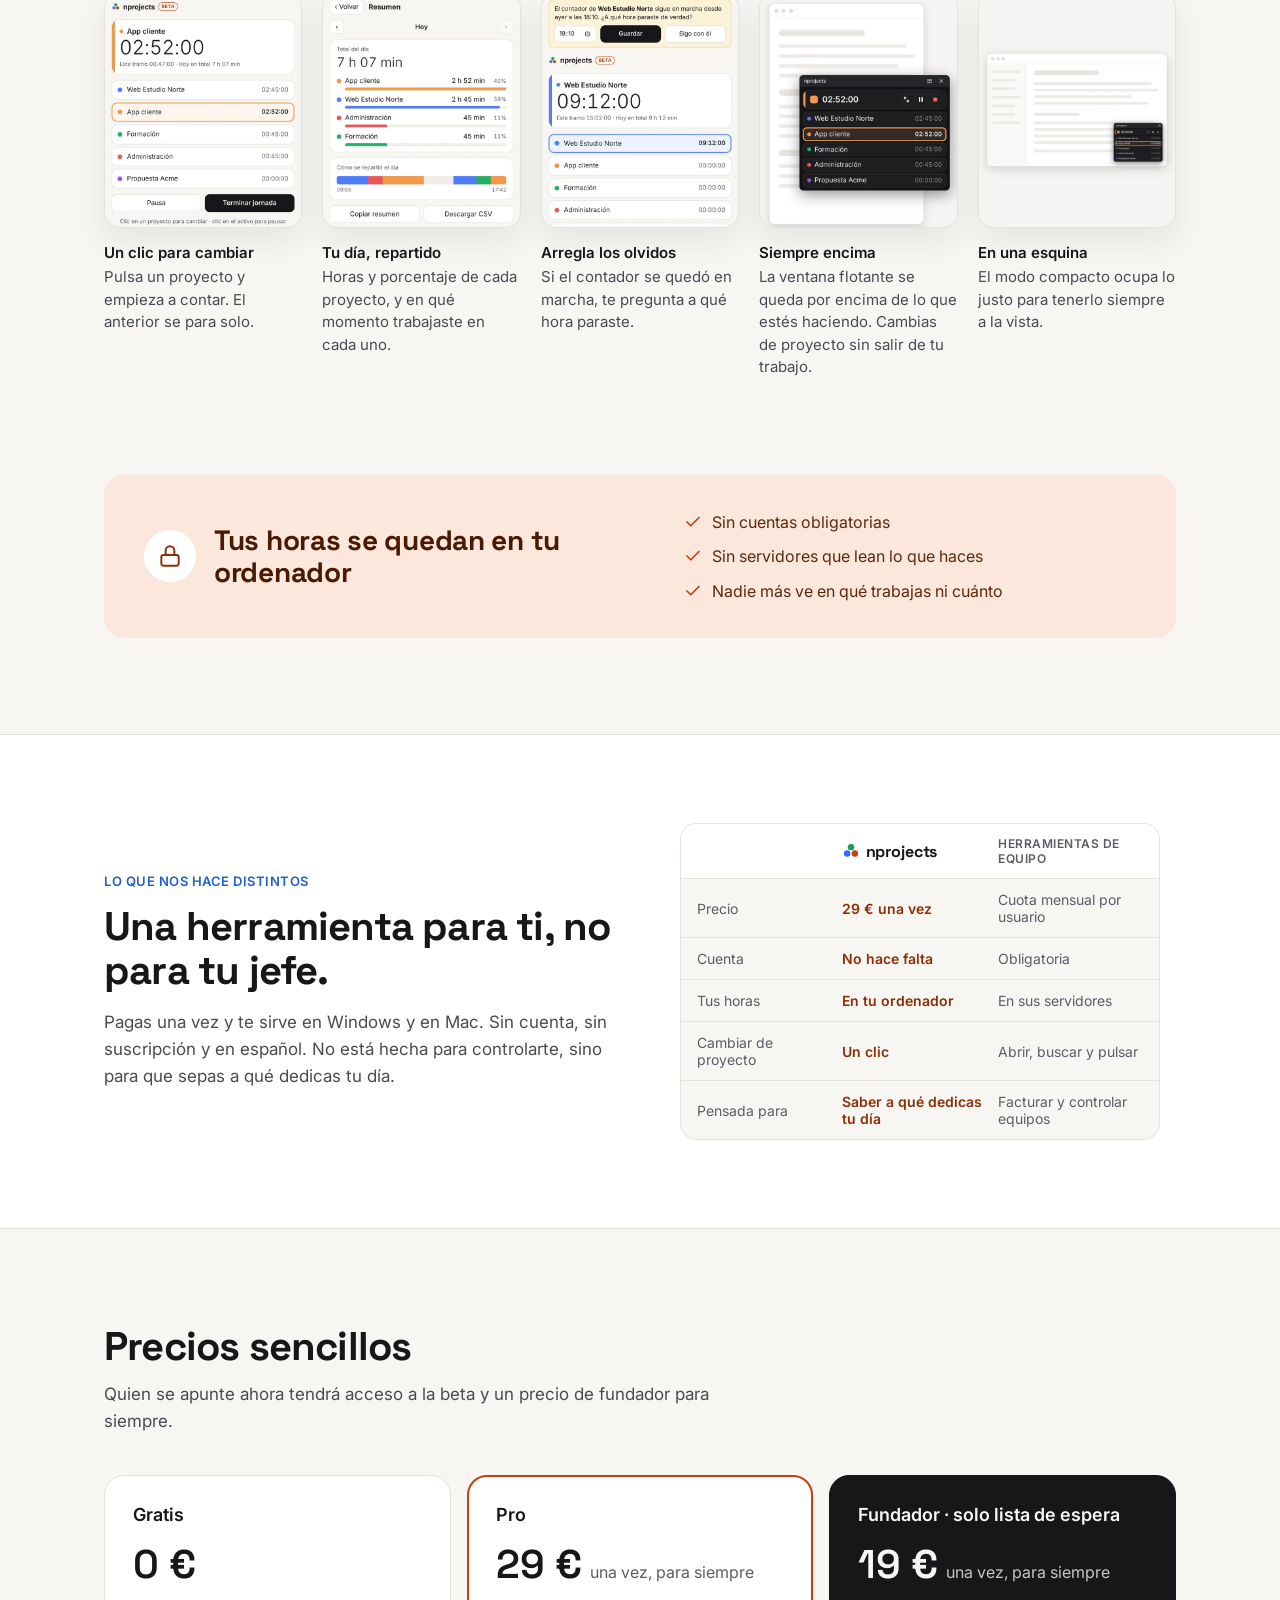
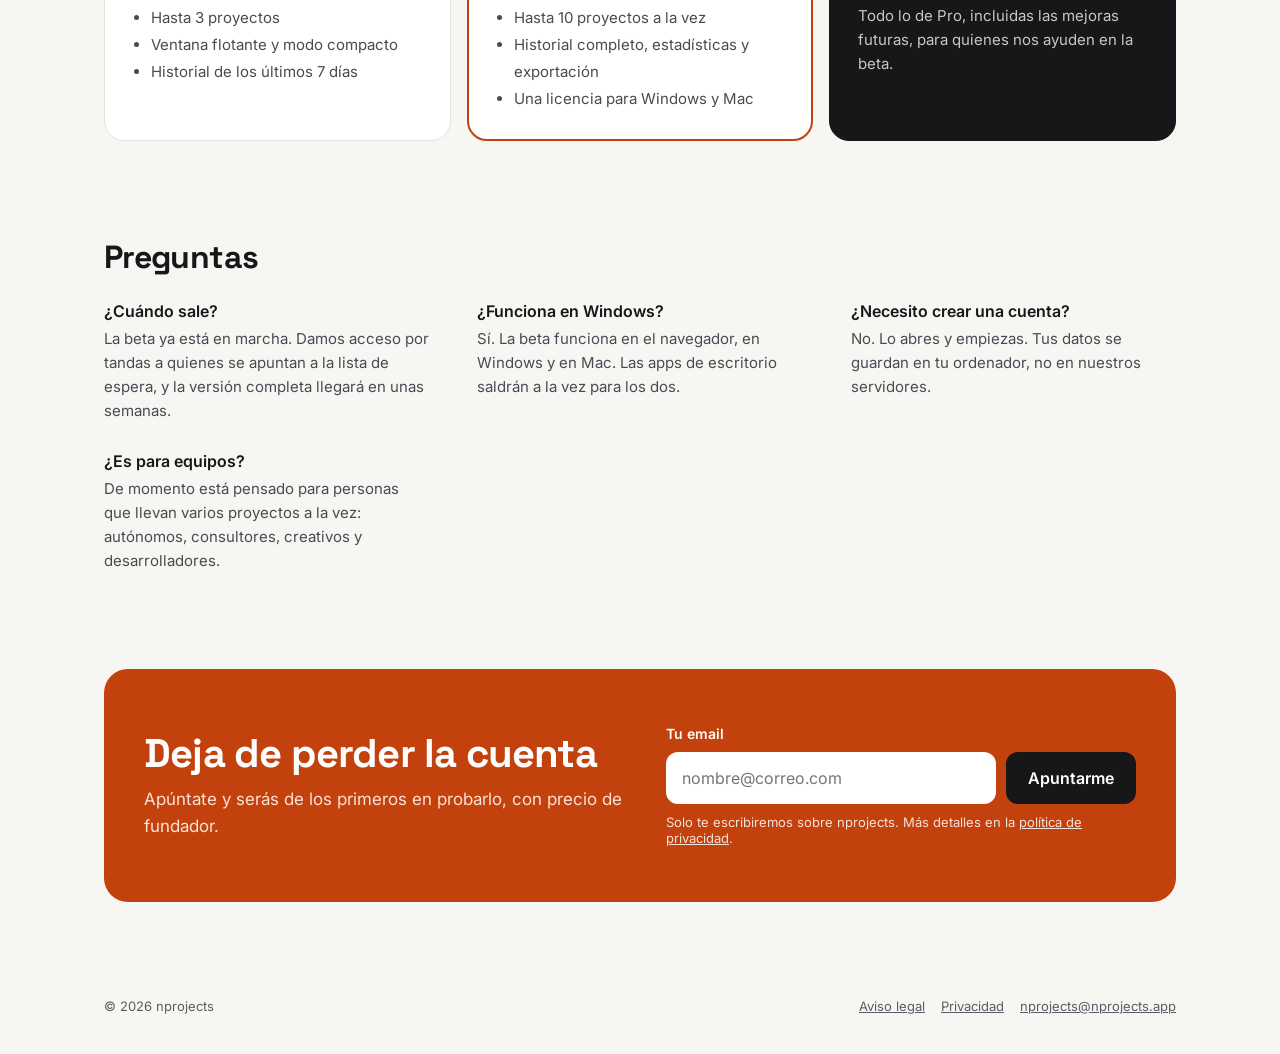
==== commit e74f387f: "Quita el formulario de email del principio; se mantiene solo el del final Co-Authored-By: Claude Opu" ====
--- a/index.html
+++ b/index.html
@@ -31,16 +31,6 @@
       <span class="pill">Para Mac y Windows · Próximamente</span>
       <h1>Controla cuánto tiempo le das a cada proyecto. Sin pensar en ello.</h1>
       <p class="lead">Un contador diminuto que vive en una esquina de tu pantalla. Cambias de proyecto con un clic y, al final del día, ves cómo se repartió tu tiempo de verdad.</p>
-      <form class="waitlist" data-source="hero" novalidate>
-        <label for="email-top">Tu email</label>
-        <div class="field-row">
-          <input id="email-top" name="email" type="email" autocomplete="email" placeholder="nombre@correo.com" required>
-          <button type="submit" class="btn-primary">Apuntarme</button>
-        </div>
-        <input class="hp" type="text" name="website" tabindex="-1" autocomplete="off" aria-hidden="true">
-        <p class="hint">Solo te escribiremos para avisarte del lanzamiento y darte el precio de fundador. Más detalles en la <a href="privacidad/">política de privacidad</a>.</p>
-        <p class="msg" role="status" aria-live="polite"></p>
-      </form>
     </div>
 
     <div class="desk" role="img" aria-label="Ventana flotante del contador sobre un escritorio de trabajo">
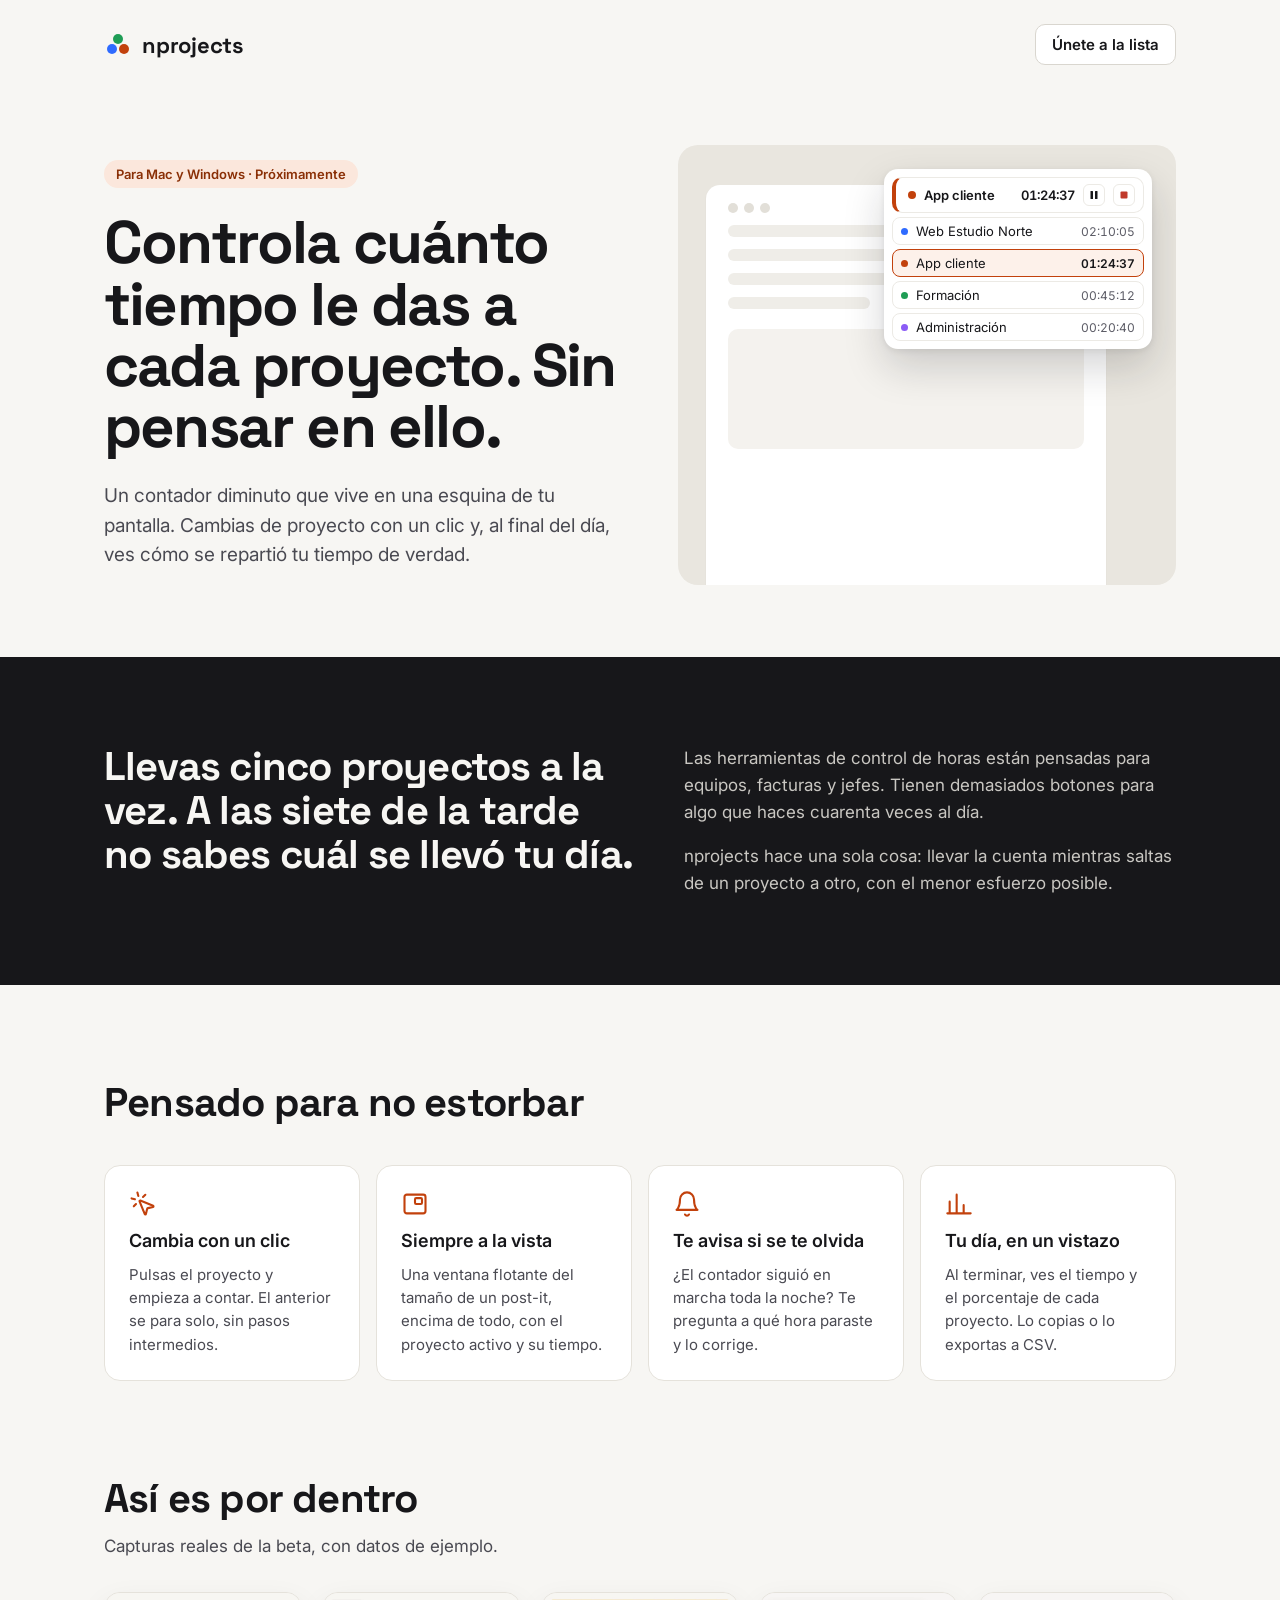
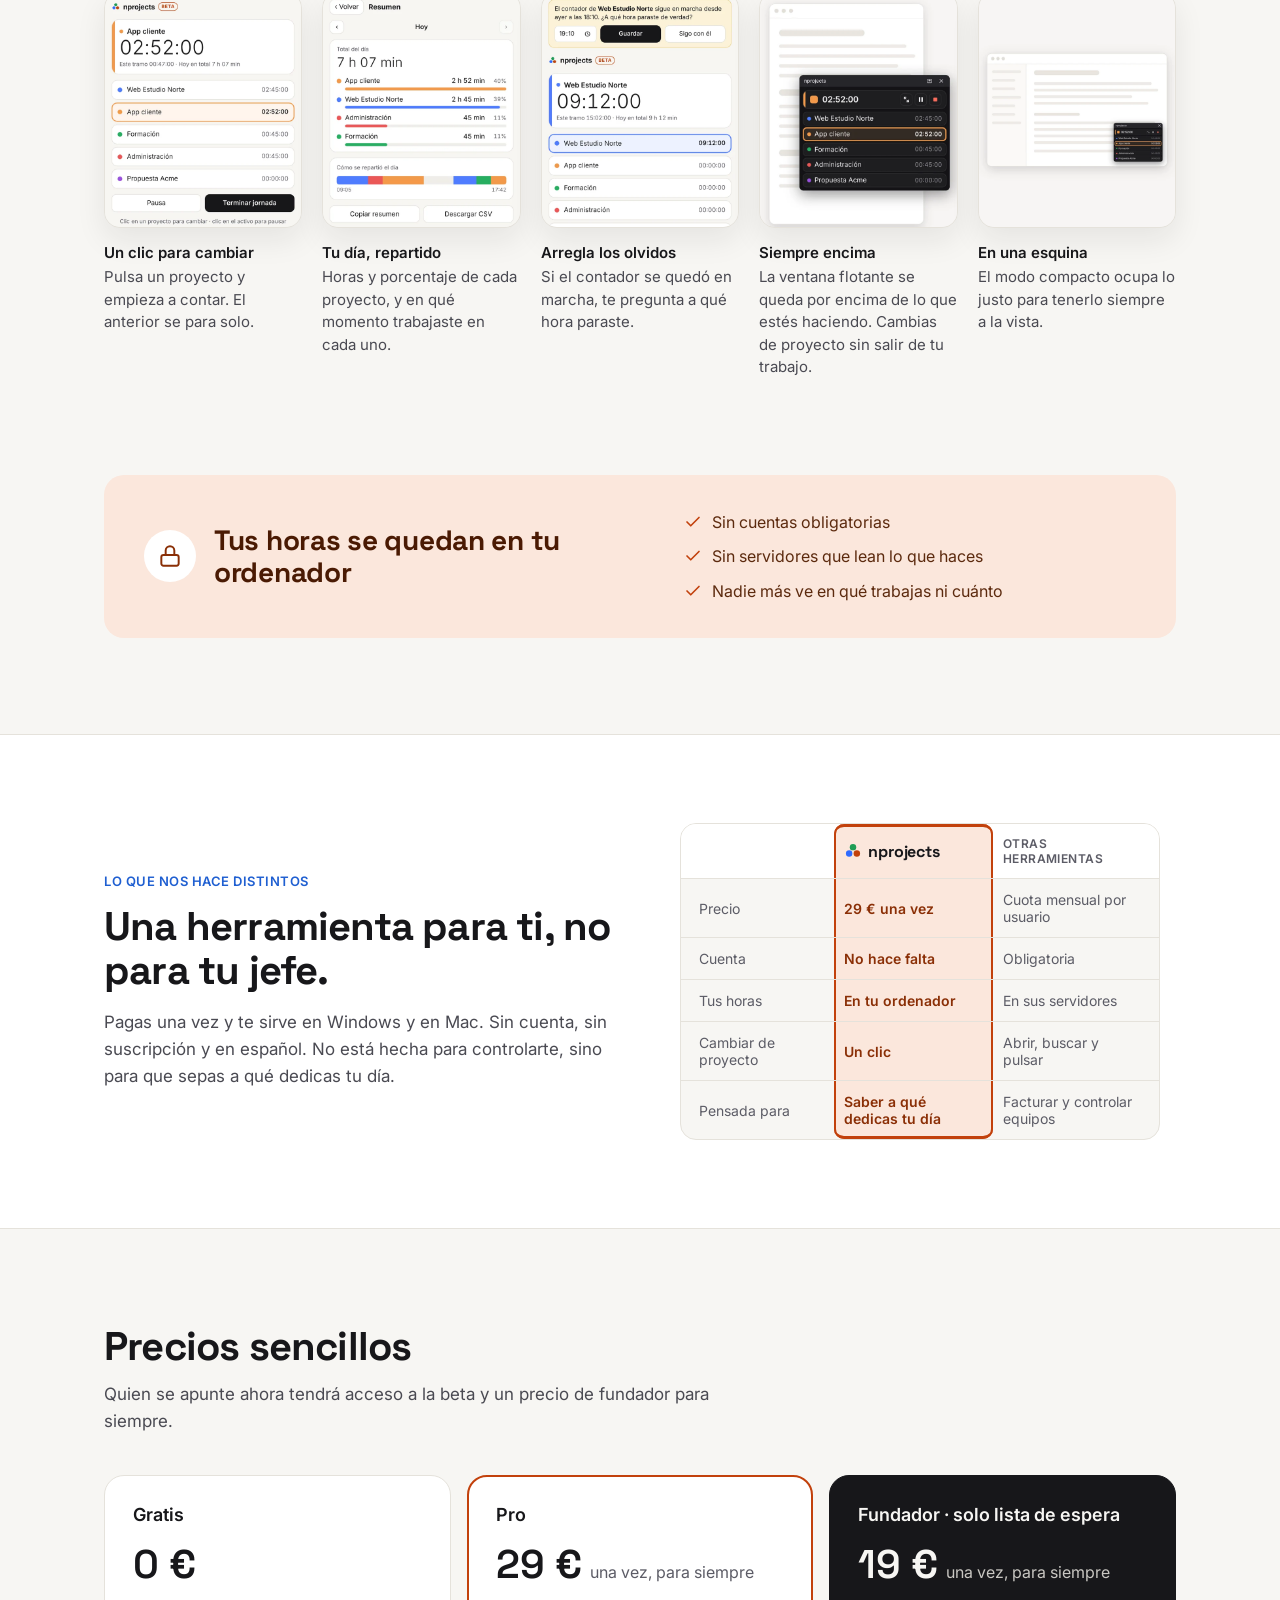
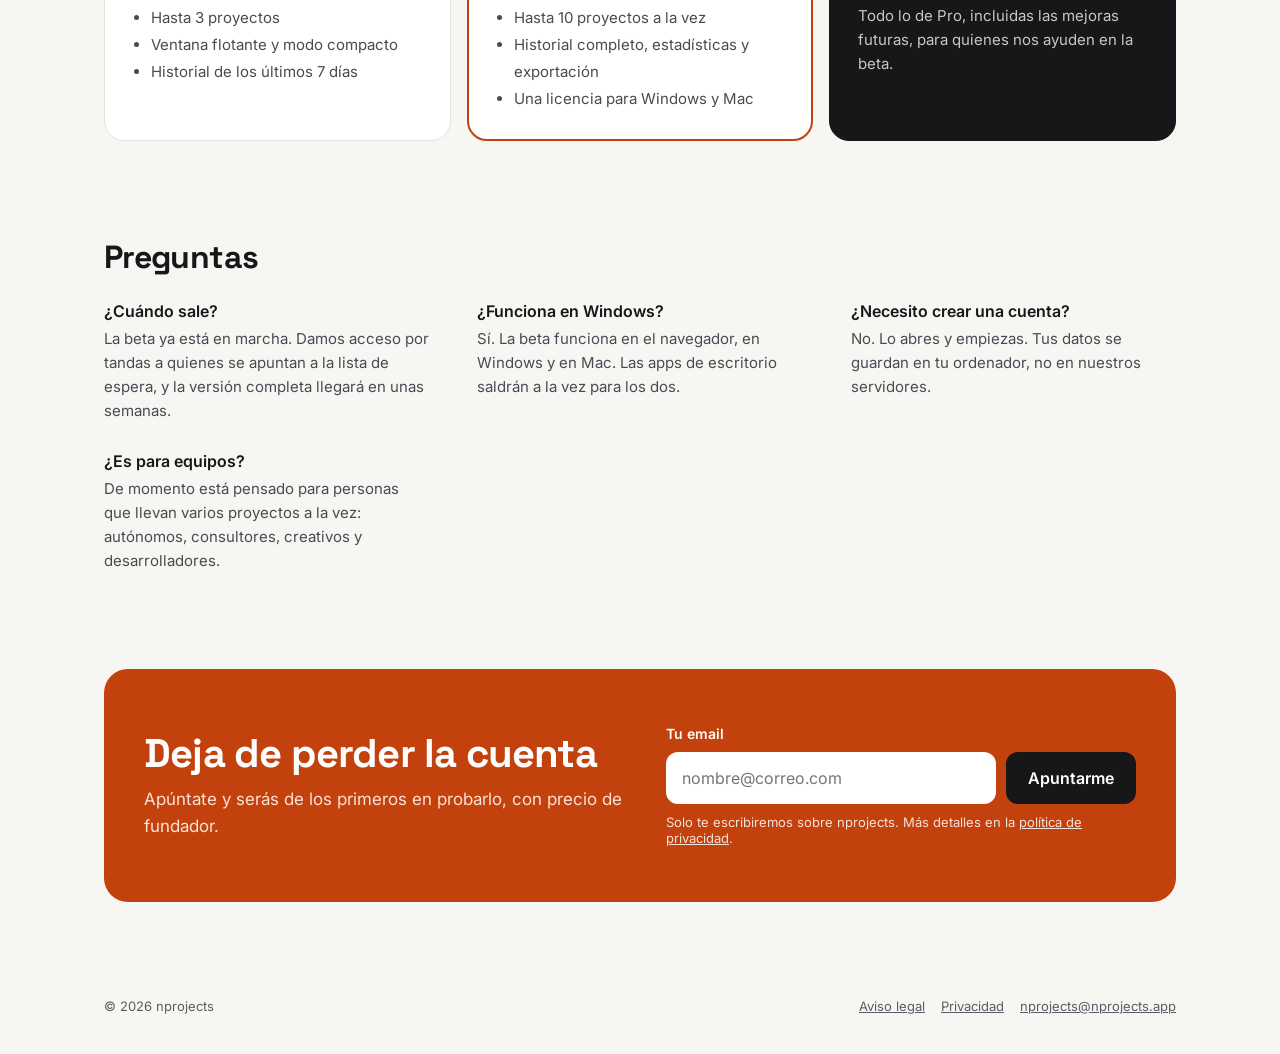
==== commit 483ecc50: "Comparativa: «Otras herramientas» y columna de nprojects destacada Co-Authored-By: Claude Opus 5.5 <" ====
--- a/index.html
+++ b/index.html
@@ -12,7 +12,7 @@
 <link rel="preconnect" href="https://fonts.googleapis.com">
 <link rel="preconnect" href="https://fonts.gstatic.com" crossorigin>
 <link href="https://fonts.googleapis.com/css2?family=Inter:wght@400;500;600&family=Space+Grotesk:wght@500;600;700&display=swap" rel="stylesheet">
-<link rel="stylesheet" href="styles.css?v=20261119">
+<link rel="stylesheet" href="styles.css?v=20261121">
 </head>
 <body>
 
@@ -150,8 +150,8 @@
         <p class="body">Pagas una vez y te sirve en Windows y en Mac. Sin cuenta, sin suscripción y en español. No está hecha para controlarte, sino para que sepas a qué dedicas tu día.</p>
       </div>
       <div class="cmp-wrap">
-        <div class="cmp" role="table" aria-label="nprojects frente a las herramientas de control de horas para equipos">
-          <div class="cmp-row cmp-head" role="row"><span role="columnheader"></span><span role="columnheader" class="cmp-brand"><svg width="18" height="18" viewBox="0 0 28 28" aria-hidden="true"><circle cx="8" cy="18" r="5" fill="#2F6BFF"/><circle cx="20" cy="18" r="5" fill="#C2410C"/><circle cx="14" cy="8" r="5" fill="#1F9D55"/></svg><span>nprojects</span></span><span role="columnheader">Herramientas de equipo</span></div>
+        <div class="cmp" role="table" aria-label="nprojects frente a otras herramientas de control de horas">
+          <div class="cmp-row cmp-head" role="row"><span role="columnheader"></span><span role="columnheader" class="cmp-brand"><svg width="18" height="18" viewBox="0 0 28 28" aria-hidden="true"><circle cx="8" cy="18" r="5" fill="#2F6BFF"/><circle cx="20" cy="18" r="5" fill="#C2410C"/><circle cx="14" cy="8" r="5" fill="#1F9D55"/></svg><span>nprojects</span></span><span role="columnheader">Otras herramientas</span></div>
           <div class="cmp-row" role="row"><span role="rowheader">Precio</span><span role="cell"><strong>29 € una vez</strong></span><span role="cell">Cuota mensual por usuario</span></div>
           <div class="cmp-row" role="row"><span role="rowheader">Cuenta</span><span role="cell"><strong>No hace falta</strong></span><span role="cell">Obligatoria</span></div>
           <div class="cmp-row" role="row"><span role="rowheader">Tus horas</span><span role="cell"><strong>En tu ordenador</strong></span><span role="cell">En sus servidores</span></div>
--- a/styles.css
+++ b/styles.css
@@ -108,13 +108,25 @@
 /* Diferencias */
 .cmp-wrap{flex:1 1 420px;min-width:0;display:flex;justify-content:center}
 .cmp{width:100%;max-width:480px;background:var(--bg);border:1px solid var(--line);border-radius:16px;overflow:hidden;font-size:14px}
-.cmp-row{display:grid;grid-template-columns:1.1fr 1.2fr 1.2fr;gap:12px;padding:12px 16px;border-top:1px solid var(--line);align-items:center}
+.cmp-row{display:grid;grid-template-columns:minmax(0,1.1fr) minmax(0,1.2fr) minmax(0,1.2fr);gap:0;padding:0 8px;border-top:1px solid var(--line);align-items:stretch}
+.cmp-row>span{display:flex;align-items:center;padding:12px 10px;min-width:0}
+.cmp-row>span:nth-child(2){background:var(--accent-soft);box-shadow:inset 2px 0 0 var(--accent),inset -2px 0 0 var(--accent)}
+.cmp-head>span:nth-child(2){box-shadow:inset 2px 0 0 var(--accent),inset -2px 0 0 var(--accent),inset 0 3px 0 var(--accent);border-radius:10px 10px 0 0}
+.cmp-row:last-child>span:nth-child(2){box-shadow:inset 2px 0 0 var(--accent),inset -2px 0 0 var(--accent),inset 0 -3px 0 var(--accent);border-radius:0 0 10px 10px}
 .cmp-row:first-child{border-top:0}
 .cmp-row>span:first-child{color:var(--muted)}
 .cmp-row>span:last-child{color:var(--muted)}
 .cmp-row strong{color:var(--accent-dark);font-weight:600}
 .cmp-head{font-size:12px;font-weight:600;text-transform:uppercase;letter-spacing:.04em;background:#fff}
 .cmp-head>.cmp-brand{display:flex;align-items:center;gap:6px;color:var(--ink);text-transform:none;letter-spacing:-.01em;font-family:"Space Grotesk",sans-serif;font-weight:700;font-size:16px}
+
+@media (max-width:480px){
+  .cmp-row{padding:0 4px}
+  .cmp-row>span{padding:12px 8px}
+  .cmp-head{font-size:13px;text-transform:none;letter-spacing:0}
+  .cmp-head>.cmp-brand{font-size:15px;gap:5px}
+  .cmp-head>.cmp-brand svg{width:15px;height:15px}
+}
 
 /* Precios */
 .prices{display:grid;grid-template-columns:repeat(auto-fit,minmax(280px,1fr));gap:16px}
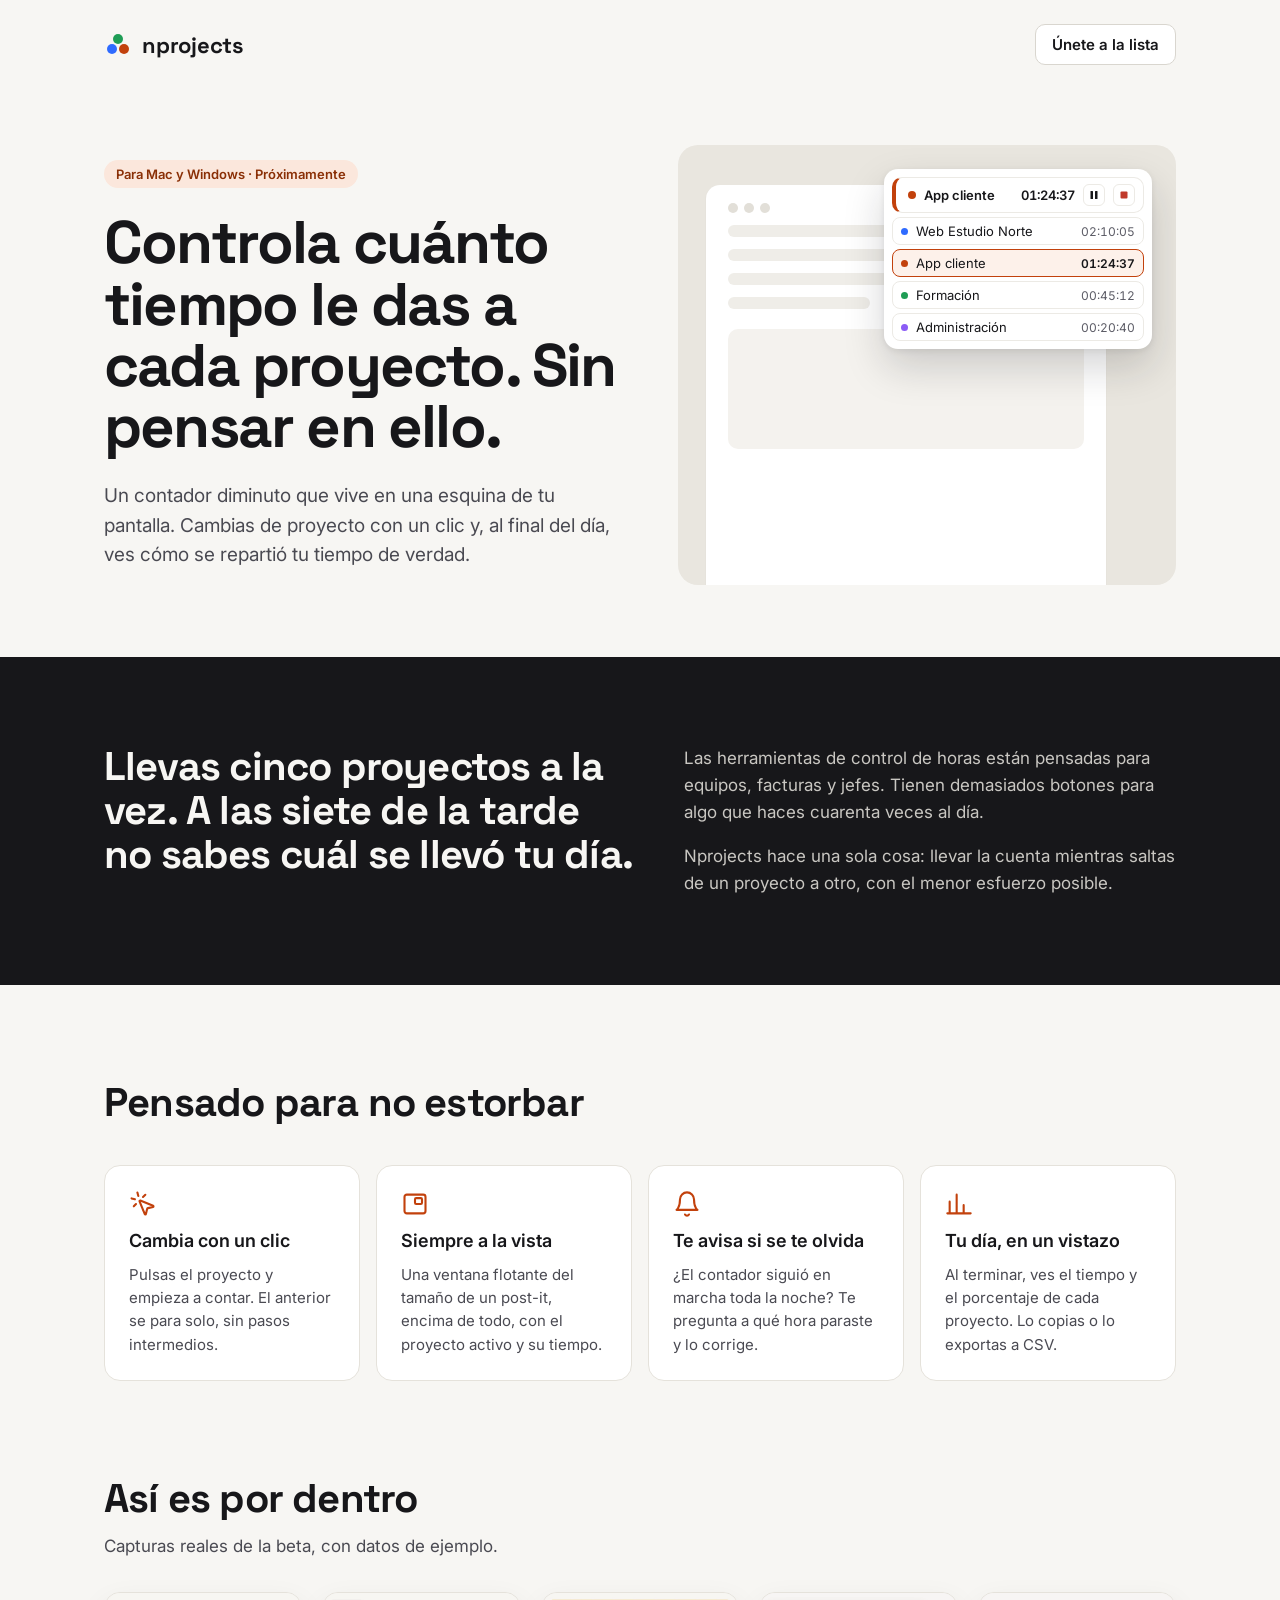
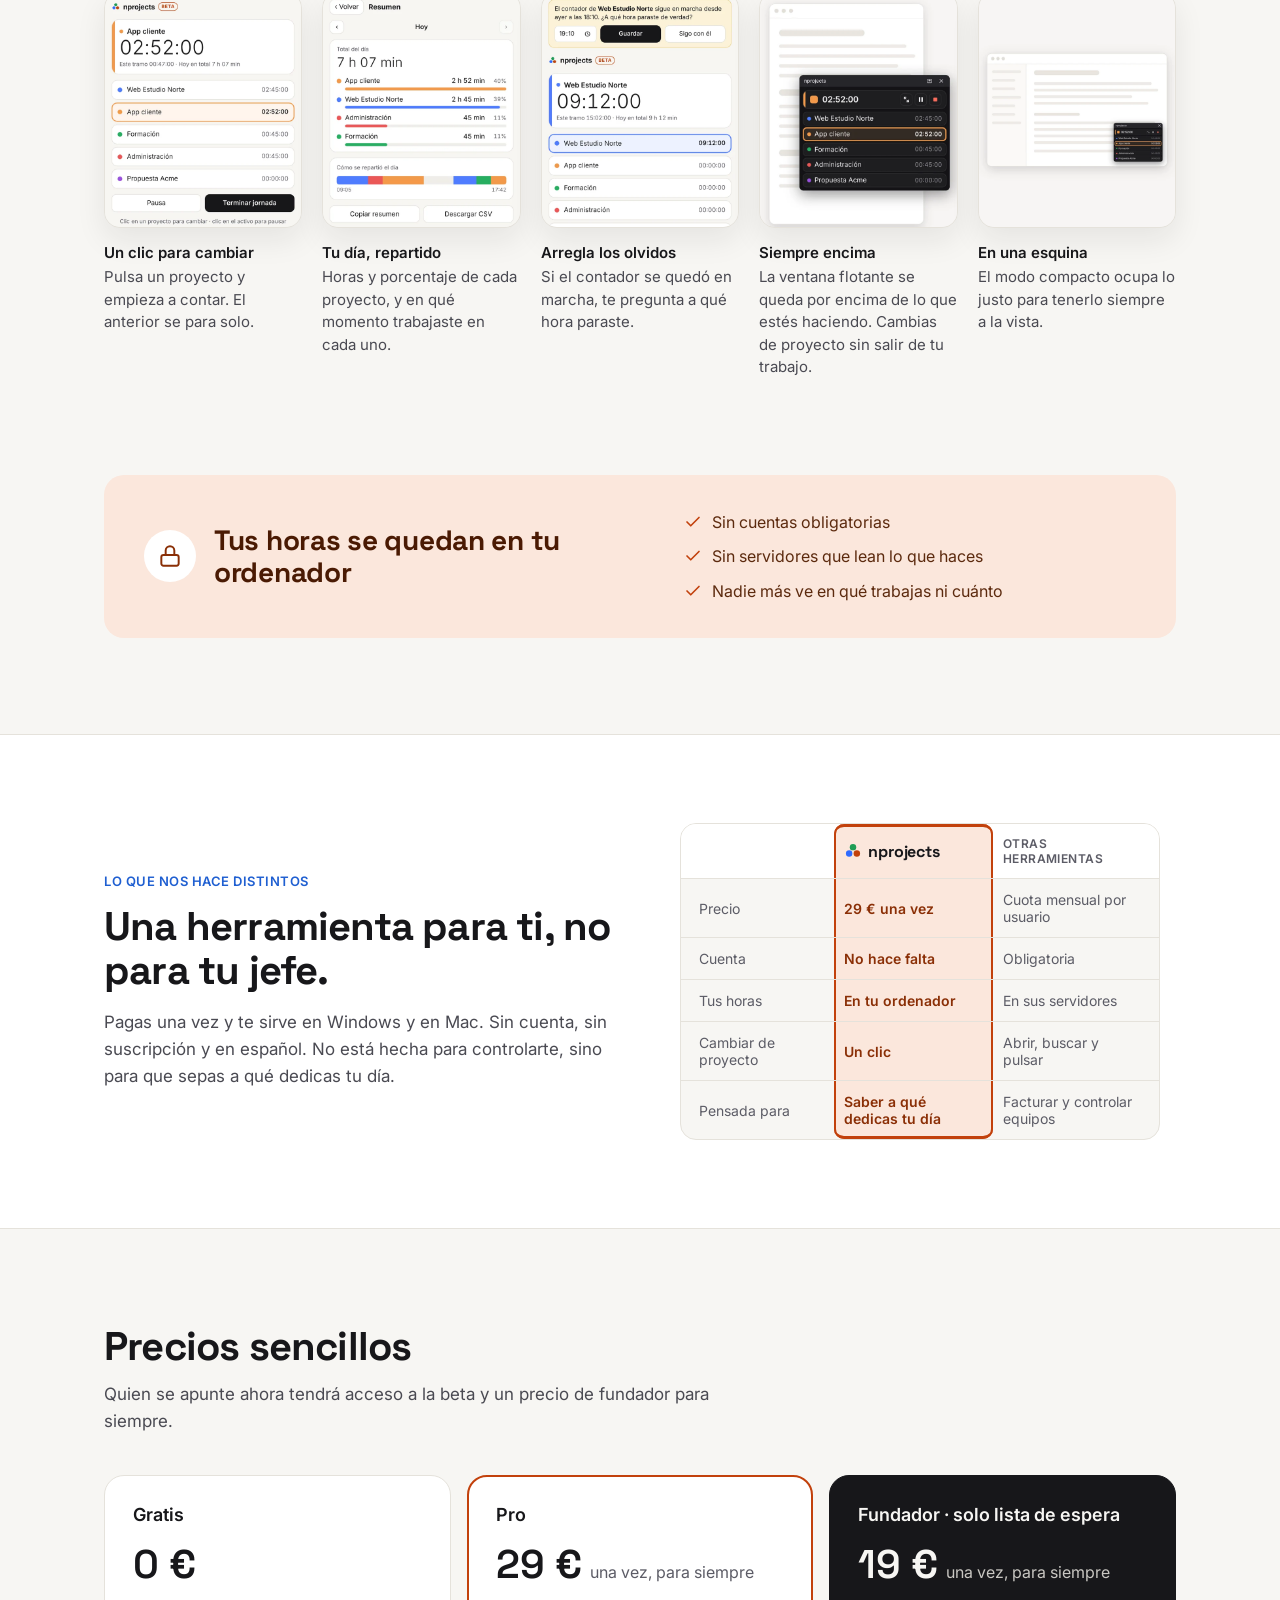
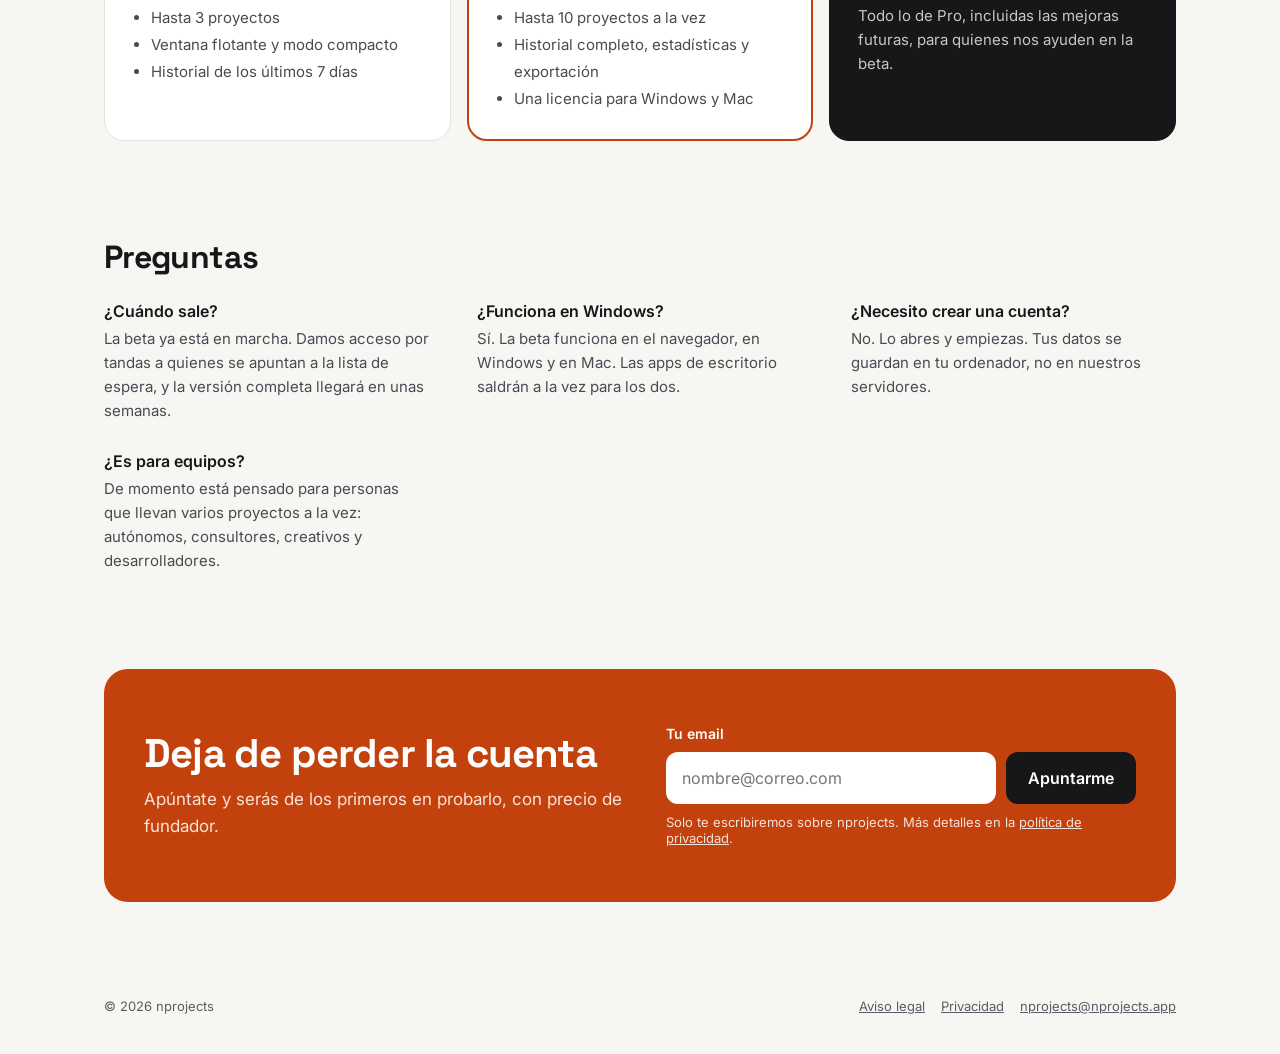
==== commit 21f8807f: "Escribe «Nprojects» con mayúscula al principio de frase Co-Authored-By: Claude Opus 5.5 <noreply@ant" ====
--- a/index.html
+++ b/index.html
@@ -64,7 +64,7 @@
       <h2>Llevas cinco proyectos a la vez. A las siete de la tarde no sabes cuál se llevó tu día.</h2>
       <div class="split-text">
         <p>Las herramientas de control de horas están pensadas para equipos, facturas y jefes. Tienen demasiados botones para algo que haces cuarenta veces al día.</p>
-        <p>nprojects hace una sola cosa: llevar la cuenta mientras saltas de un proyecto a otro, con el menor esfuerzo posible.</p>
+        <p>Nprojects hace una sola cosa: llevar la cuenta mientras saltas de un proyecto a otro, con el menor esfuerzo posible.</p>
       </div>
     </div>
   </section>
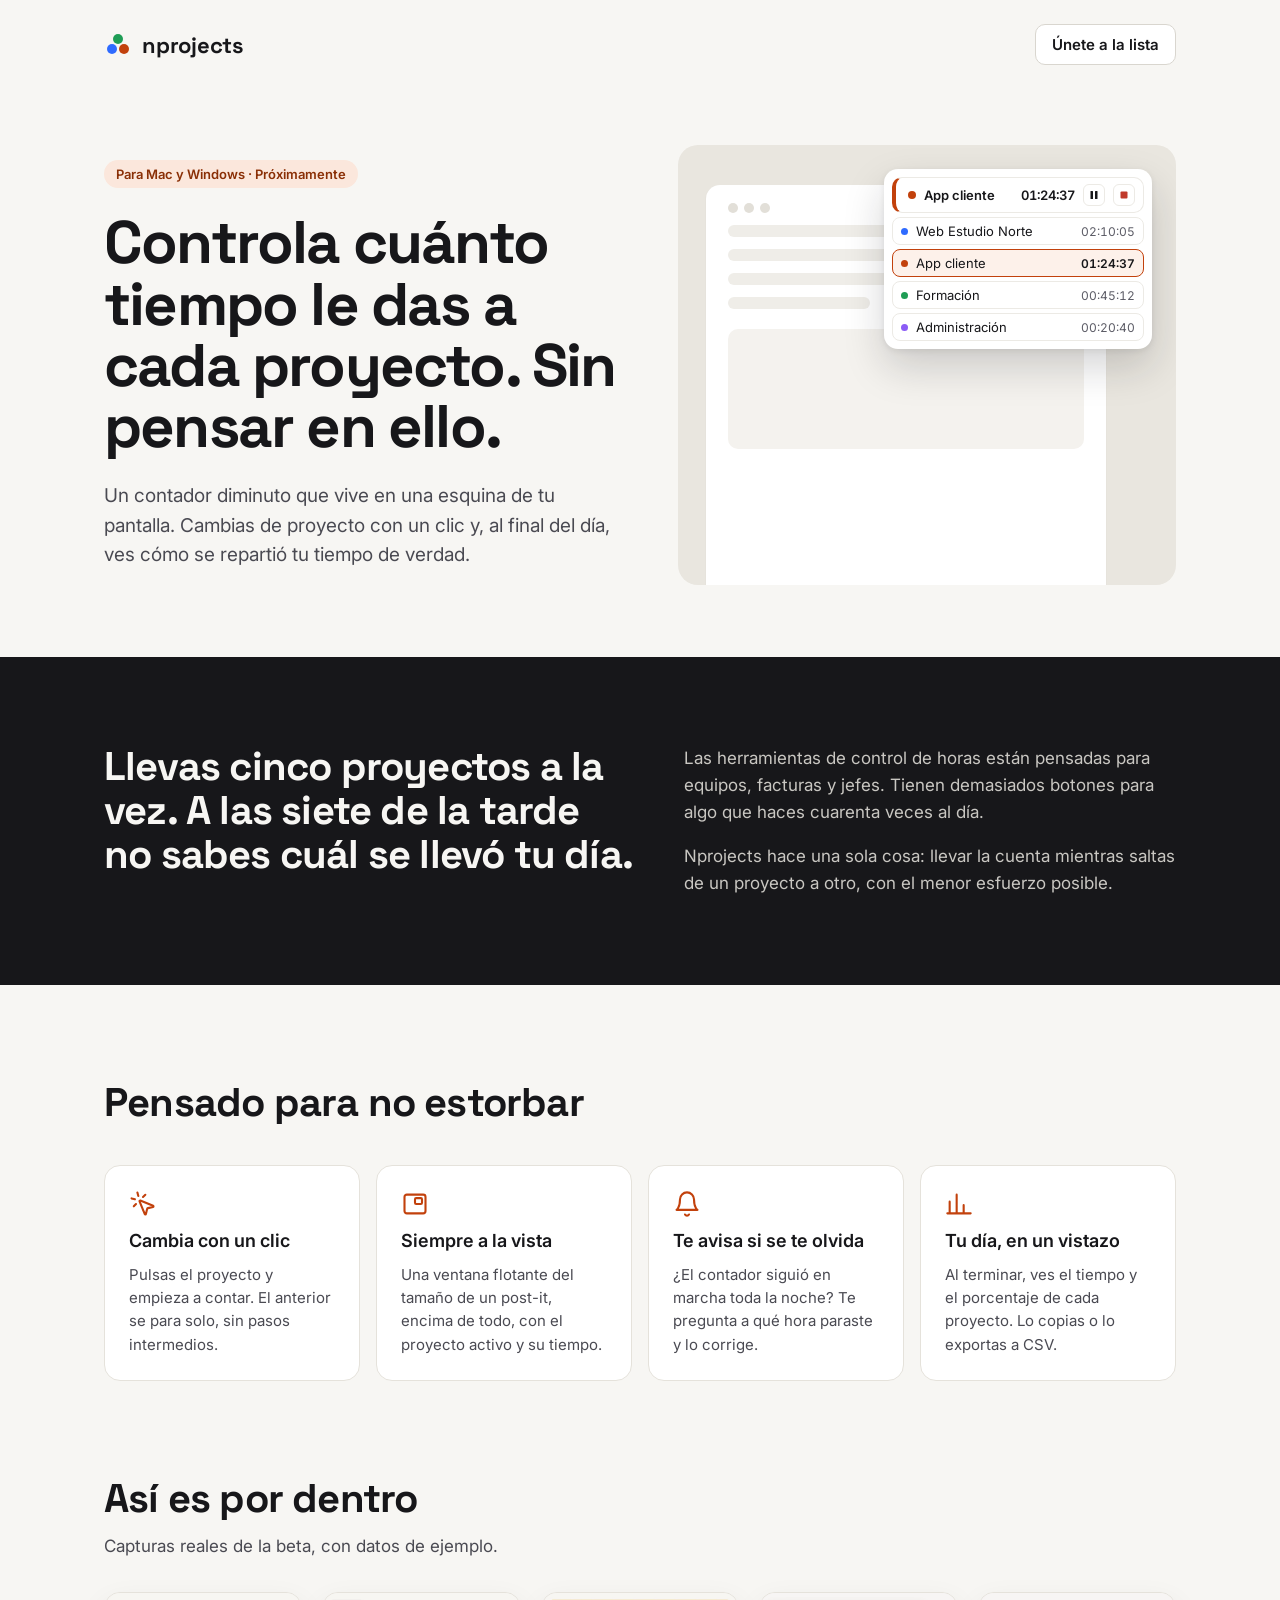
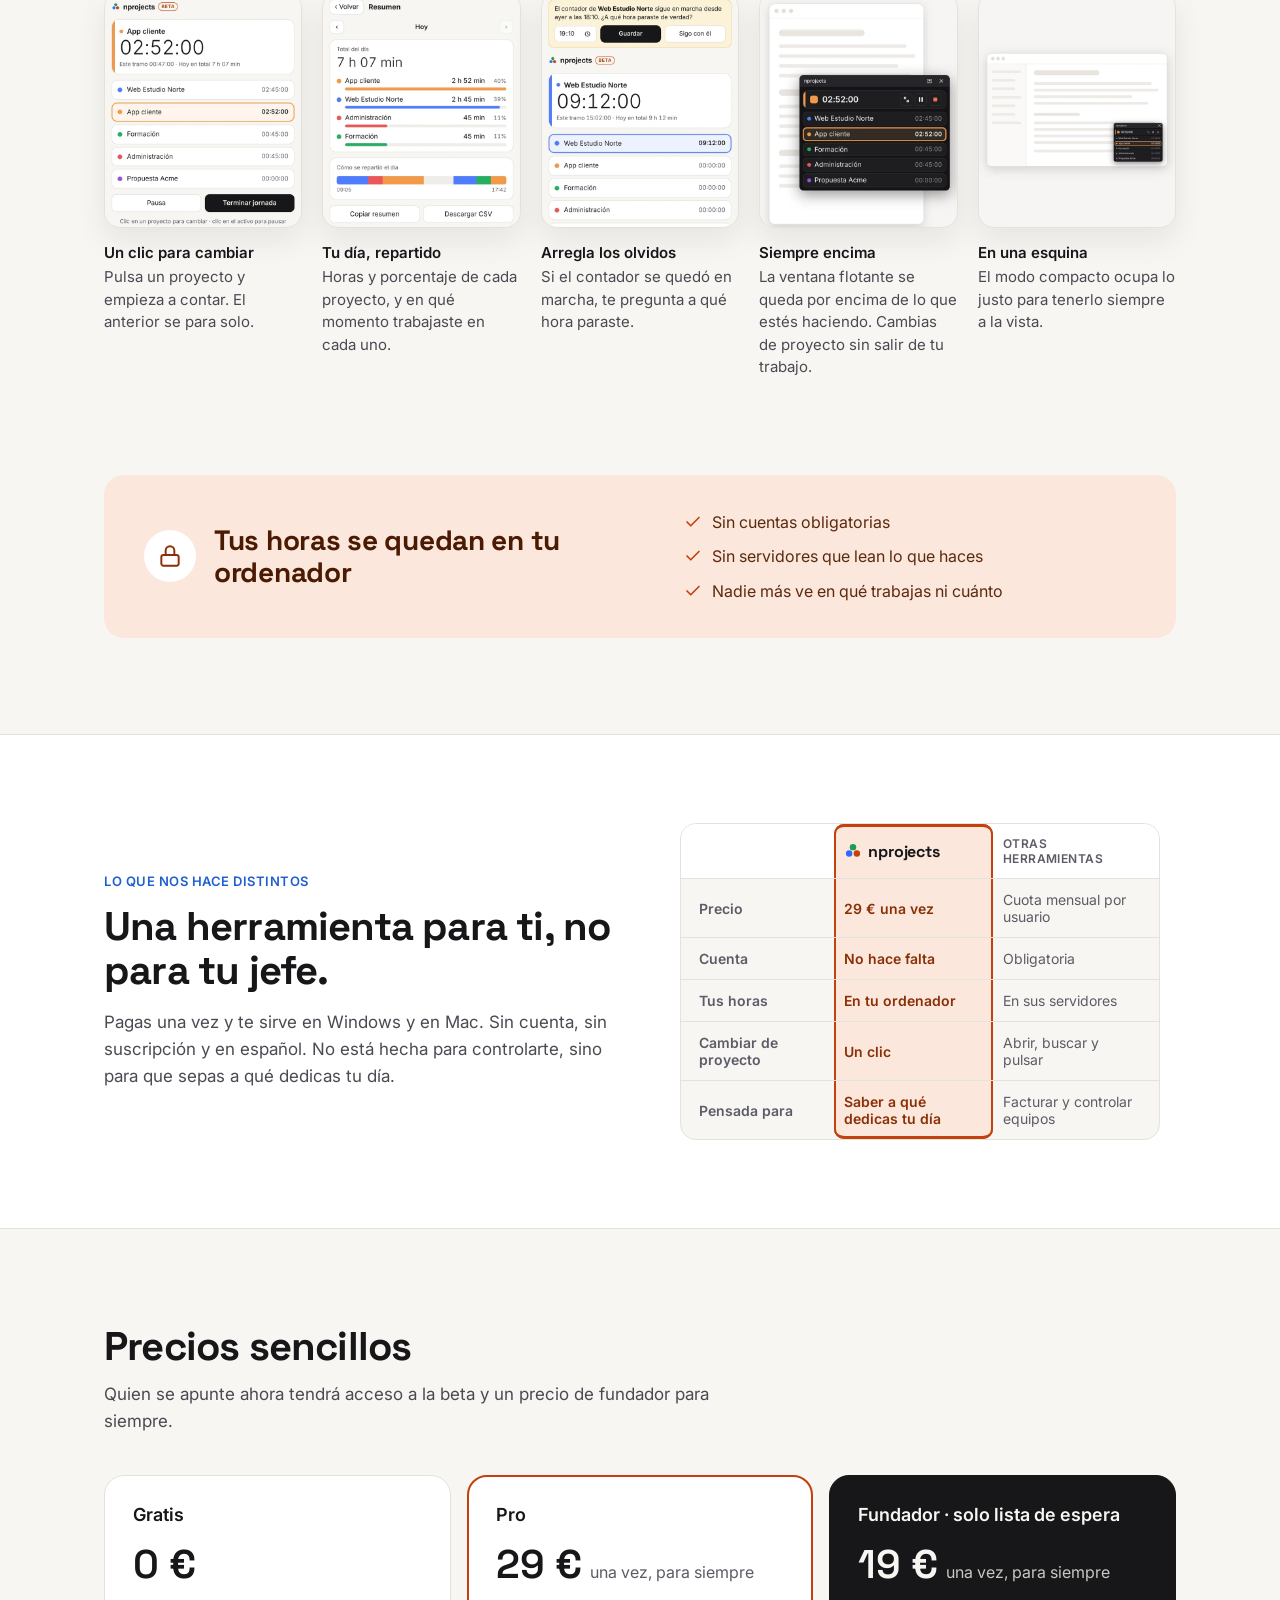
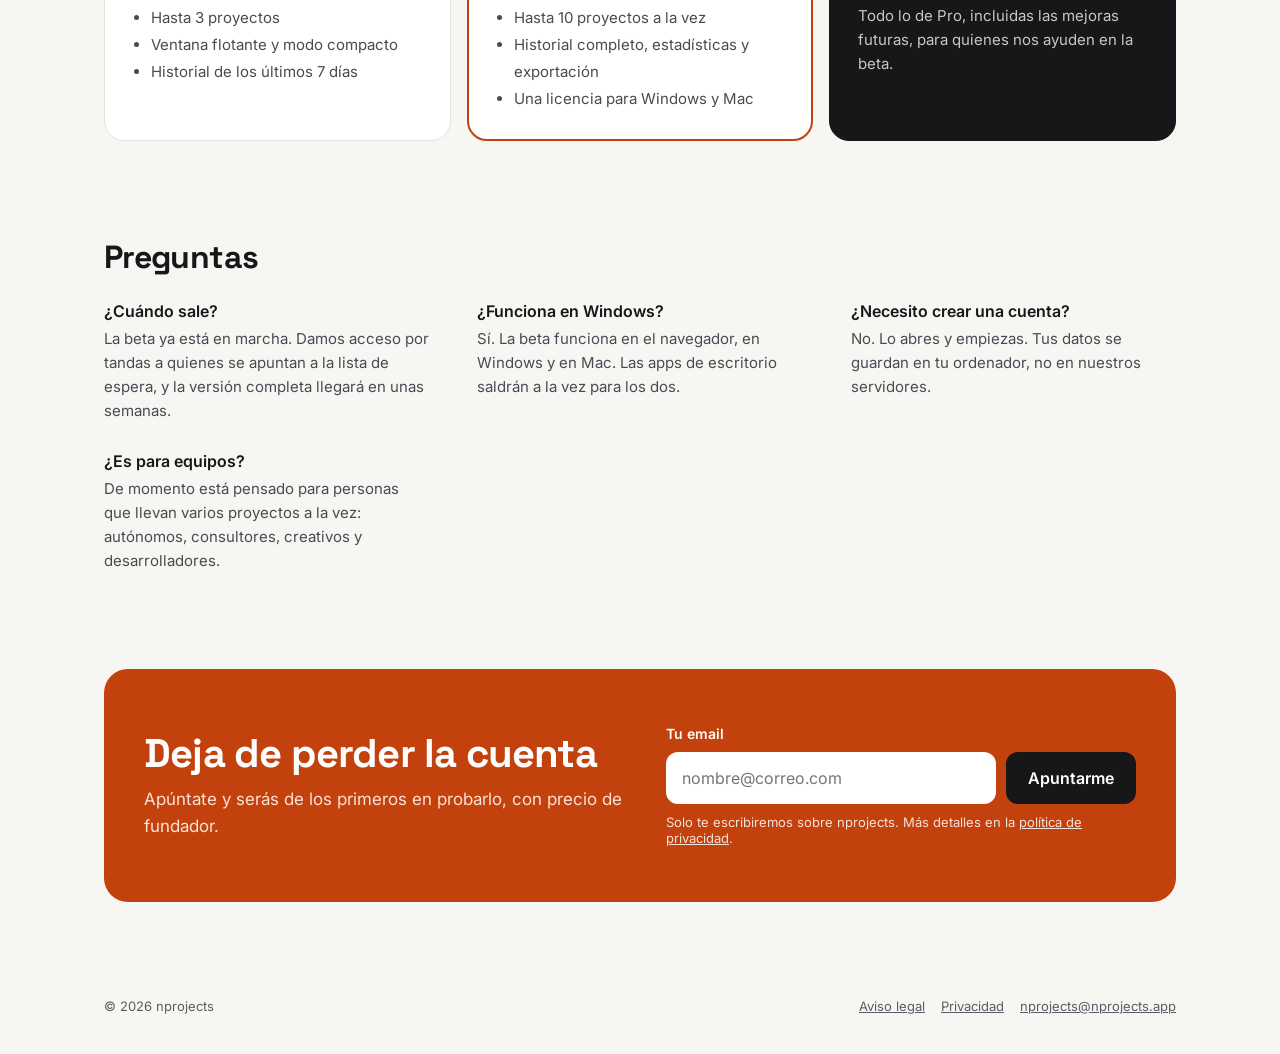
==== commit 1378a45c: "Comparativa: etiquetas de la primera columna en negrita Co-Authored-By: Claude Opus 5.5 <noreply@ant" ====
--- a/index.html
+++ b/index.html
@@ -12,7 +12,7 @@
 <link rel="preconnect" href="https://fonts.googleapis.com">
 <link rel="preconnect" href="https://fonts.gstatic.com" crossorigin>
 <link href="https://fonts.googleapis.com/css2?family=Inter:wght@400;500;600&family=Space+Grotesk:wght@500;600;700&display=swap" rel="stylesheet">
-<link rel="stylesheet" href="styles.css?v=20261121">
+<link rel="stylesheet" href="styles.css?v=20261121b">
 </head>
 <body>
 
--- a/styles.css
+++ b/styles.css
@@ -114,7 +114,7 @@
 .cmp-head>span:nth-child(2){box-shadow:inset 2px 0 0 var(--accent),inset -2px 0 0 var(--accent),inset 0 3px 0 var(--accent);border-radius:10px 10px 0 0}
 .cmp-row:last-child>span:nth-child(2){box-shadow:inset 2px 0 0 var(--accent),inset -2px 0 0 var(--accent),inset 0 -3px 0 var(--accent);border-radius:0 0 10px 10px}
 .cmp-row:first-child{border-top:0}
-.cmp-row>span:first-child{color:var(--muted)}
+.cmp-row>span:first-child{color:var(--muted);font-weight:600}
 .cmp-row>span:last-child{color:var(--muted)}
 .cmp-row strong{color:var(--accent-dark);font-weight:600}
 .cmp-head{font-size:12px;font-weight:600;text-transform:uppercase;letter-spacing:.04em;background:#fff}
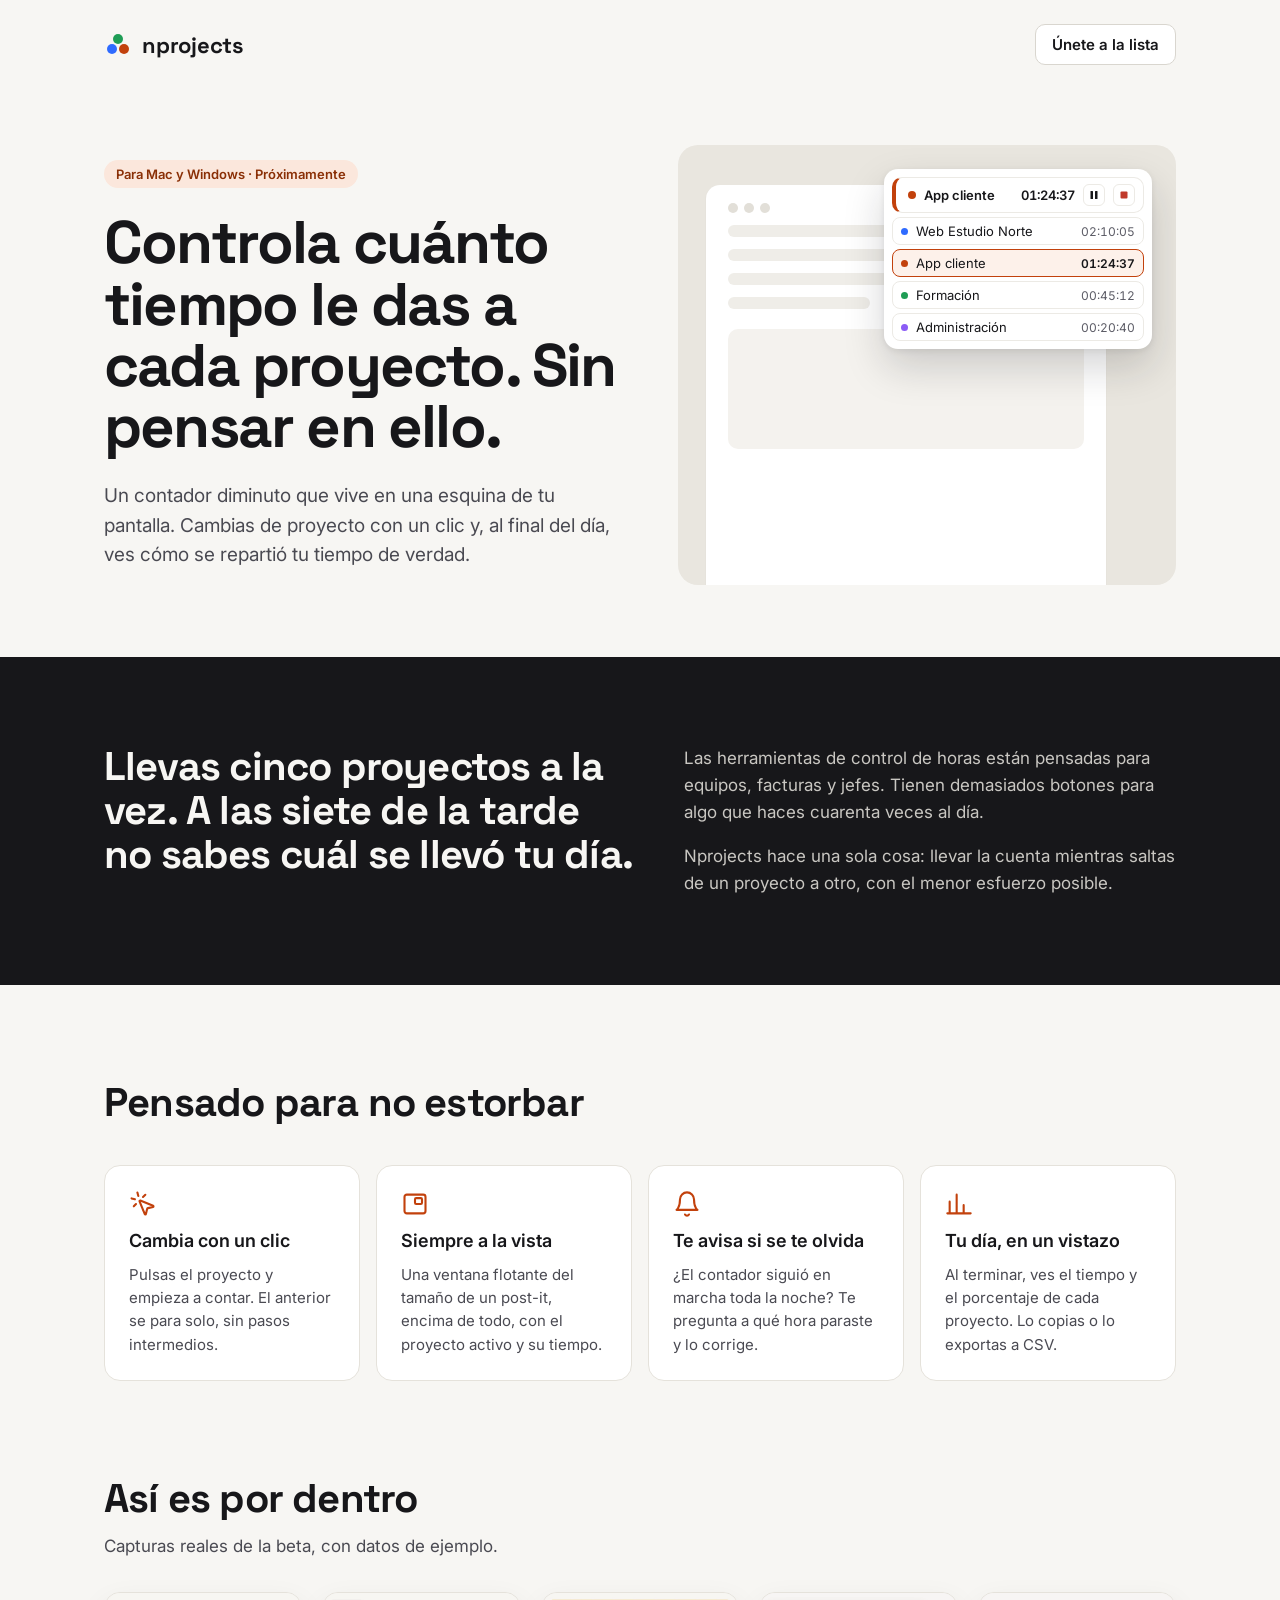
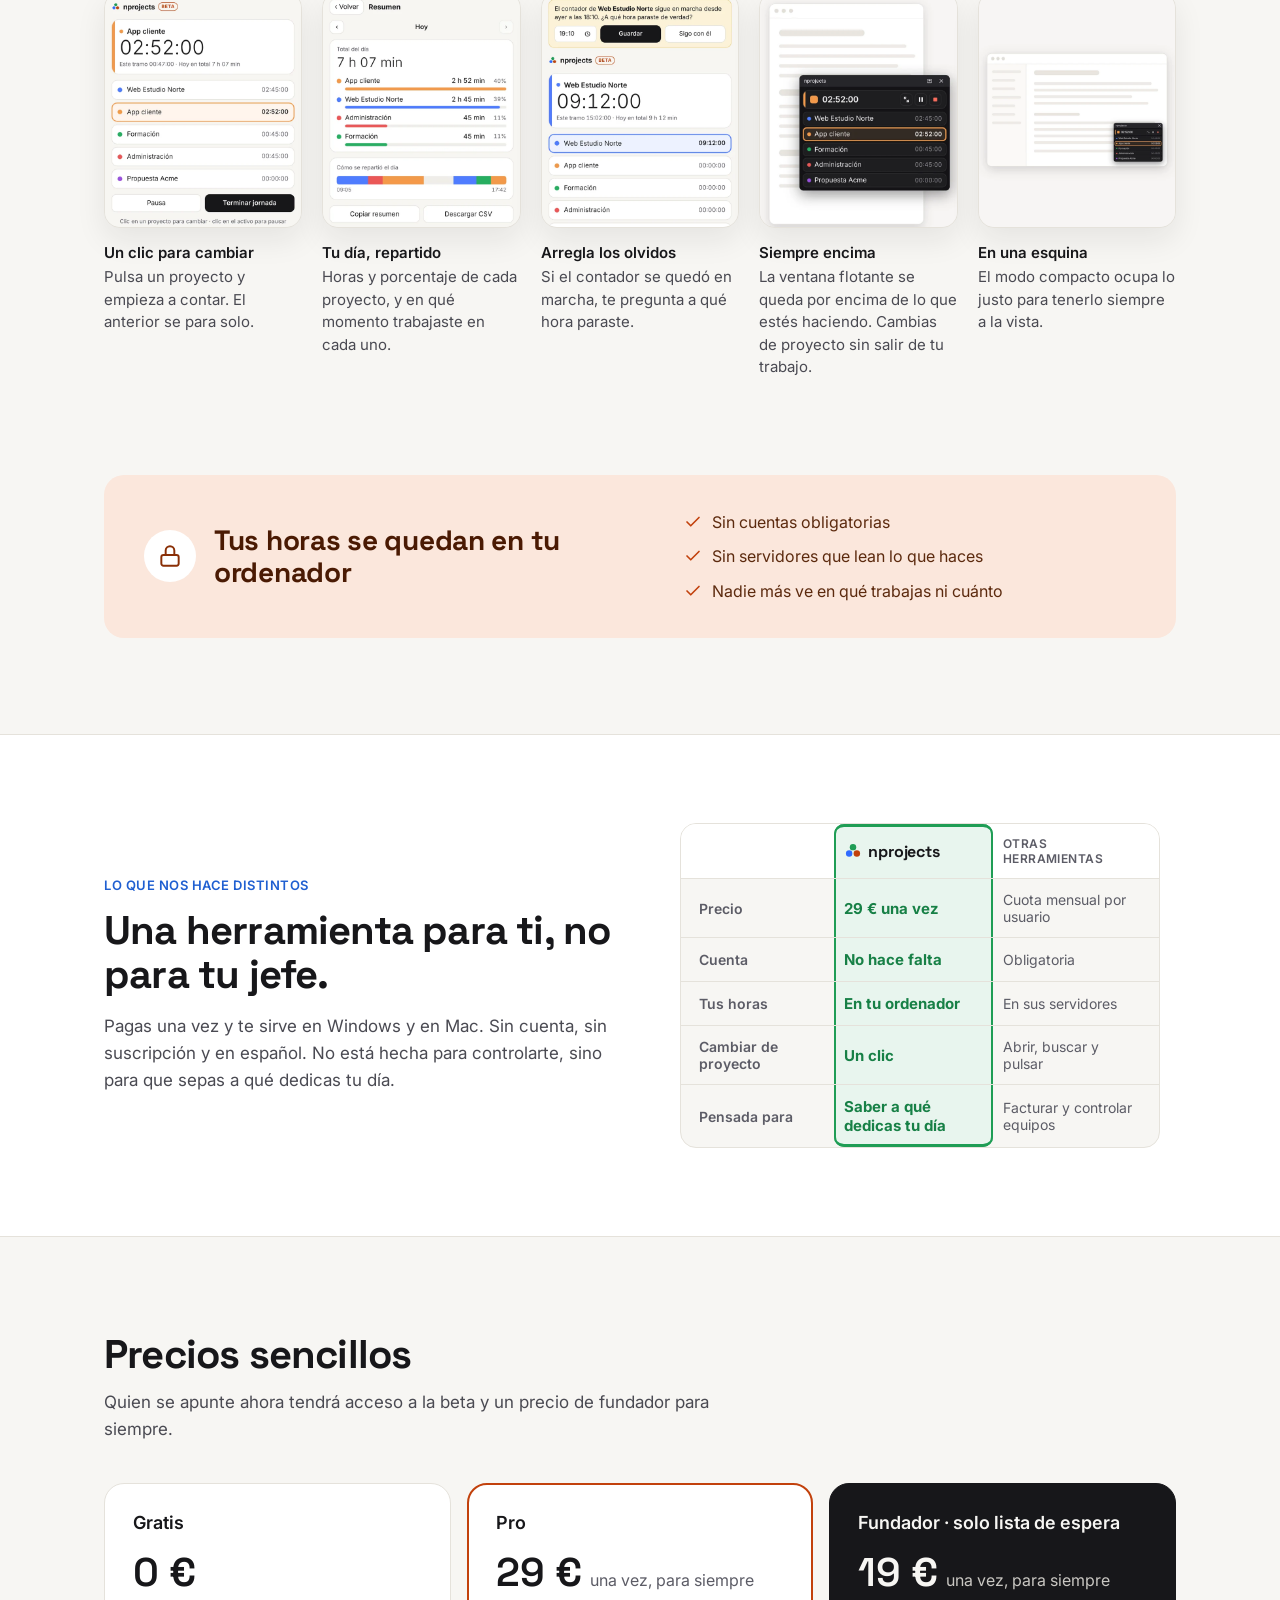
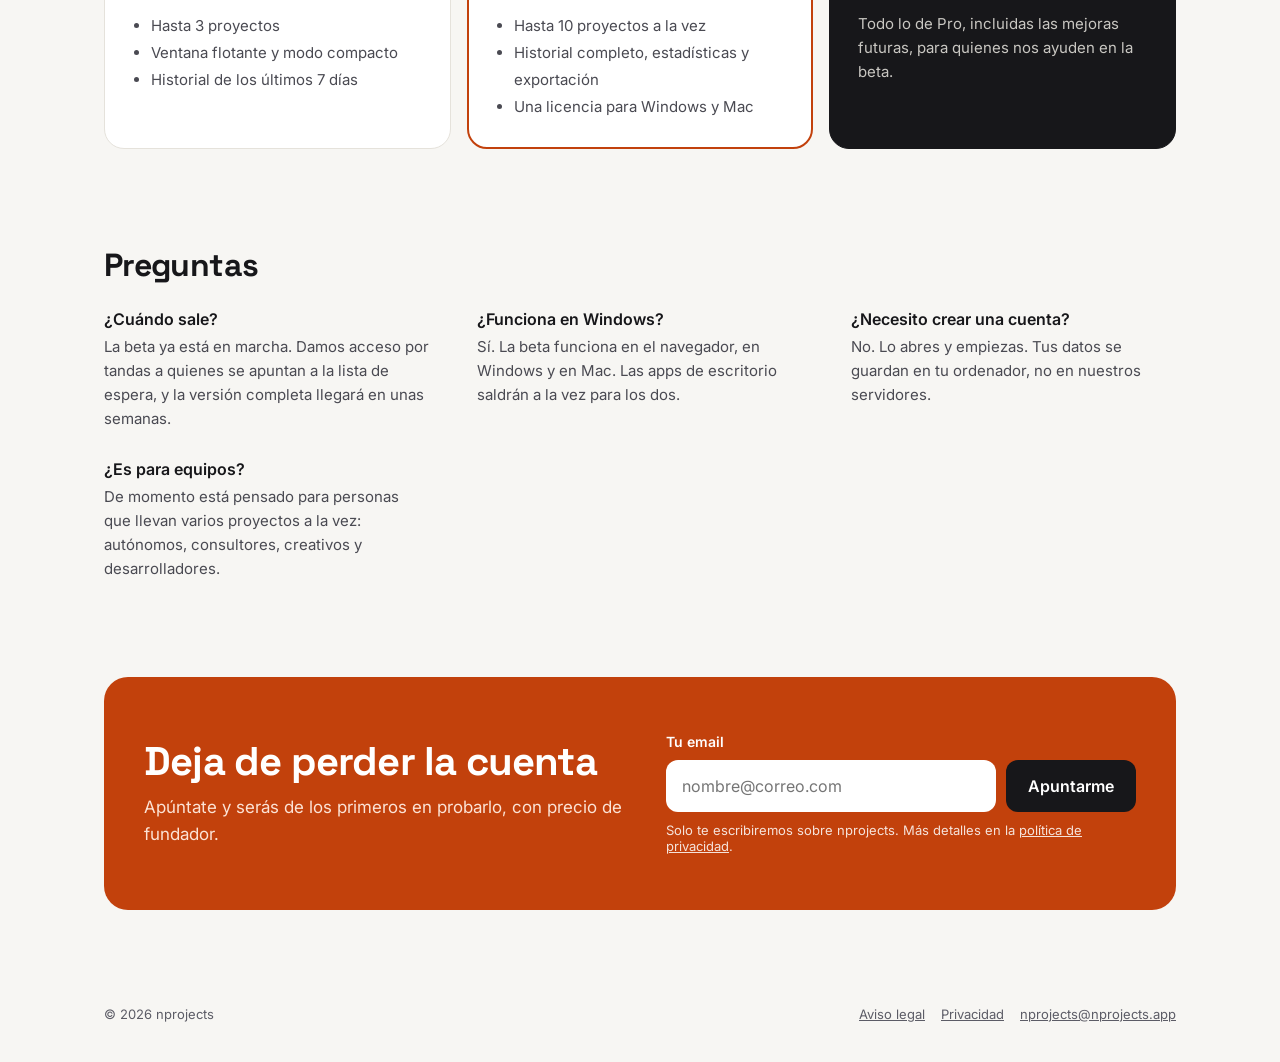
==== commit 3b84cc6b: "Comparativa: columna de nprojects destacada en verde del logo Co-Authored-By: Claude Opus 5.5 <norep" ====
--- a/index.html
+++ b/index.html
@@ -12,7 +12,7 @@
 <link rel="preconnect" href="https://fonts.googleapis.com">
 <link rel="preconnect" href="https://fonts.gstatic.com" crossorigin>
 <link href="https://fonts.googleapis.com/css2?family=Inter:wght@400;500;600&family=Space+Grotesk:wght@500;600;700&display=swap" rel="stylesheet">
-<link rel="stylesheet" href="styles.css?v=20261121b">
+<link rel="stylesheet" href="styles.css?v=20261121c">
 </head>
 <body>
 
--- a/styles.css
+++ b/styles.css
@@ -110,13 +110,13 @@
 .cmp{width:100%;max-width:480px;background:var(--bg);border:1px solid var(--line);border-radius:16px;overflow:hidden;font-size:14px}
 .cmp-row{display:grid;grid-template-columns:minmax(0,1.1fr) minmax(0,1.2fr) minmax(0,1.2fr);gap:0;padding:0 8px;border-top:1px solid var(--line);align-items:stretch}
 .cmp-row>span{display:flex;align-items:center;padding:12px 10px;min-width:0}
-.cmp-row>span:nth-child(2){background:var(--accent-soft);box-shadow:inset 2px 0 0 var(--accent),inset -2px 0 0 var(--accent)}
-.cmp-head>span:nth-child(2){box-shadow:inset 2px 0 0 var(--accent),inset -2px 0 0 var(--accent),inset 0 3px 0 var(--accent);border-radius:10px 10px 0 0}
-.cmp-row:last-child>span:nth-child(2){box-shadow:inset 2px 0 0 var(--accent),inset -2px 0 0 var(--accent),inset 0 -3px 0 var(--accent);border-radius:0 0 10px 10px}
+.cmp-row>span:nth-child(2){background:#E8F5EE;box-shadow:inset 2px 0 0 #1F9D55,inset -2px 0 0 #1F9D55}
+.cmp-head>span:nth-child(2){box-shadow:inset 2px 0 0 #1F9D55,inset -2px 0 0 #1F9D55,inset 0 3px 0 #1F9D55;border-radius:10px 10px 0 0}
+.cmp-row:last-child>span:nth-child(2){box-shadow:inset 2px 0 0 #1F9D55,inset -2px 0 0 #1F9D55,inset 0 -3px 0 #1F9D55;border-radius:0 0 10px 10px}
 .cmp-row:first-child{border-top:0}
 .cmp-row>span:first-child{color:var(--muted);font-weight:600}
 .cmp-row>span:last-child{color:var(--muted)}
-.cmp-row strong{color:var(--accent-dark);font-weight:600}
+.cmp-row strong{color:#178046;font-weight:700;font-size:15px}
 .cmp-head{font-size:12px;font-weight:600;text-transform:uppercase;letter-spacing:.04em;background:#fff}
 .cmp-head>.cmp-brand{display:flex;align-items:center;gap:6px;color:var(--ink);text-transform:none;letter-spacing:-.01em;font-family:"Space Grotesk",sans-serif;font-weight:700;font-size:16px}
 
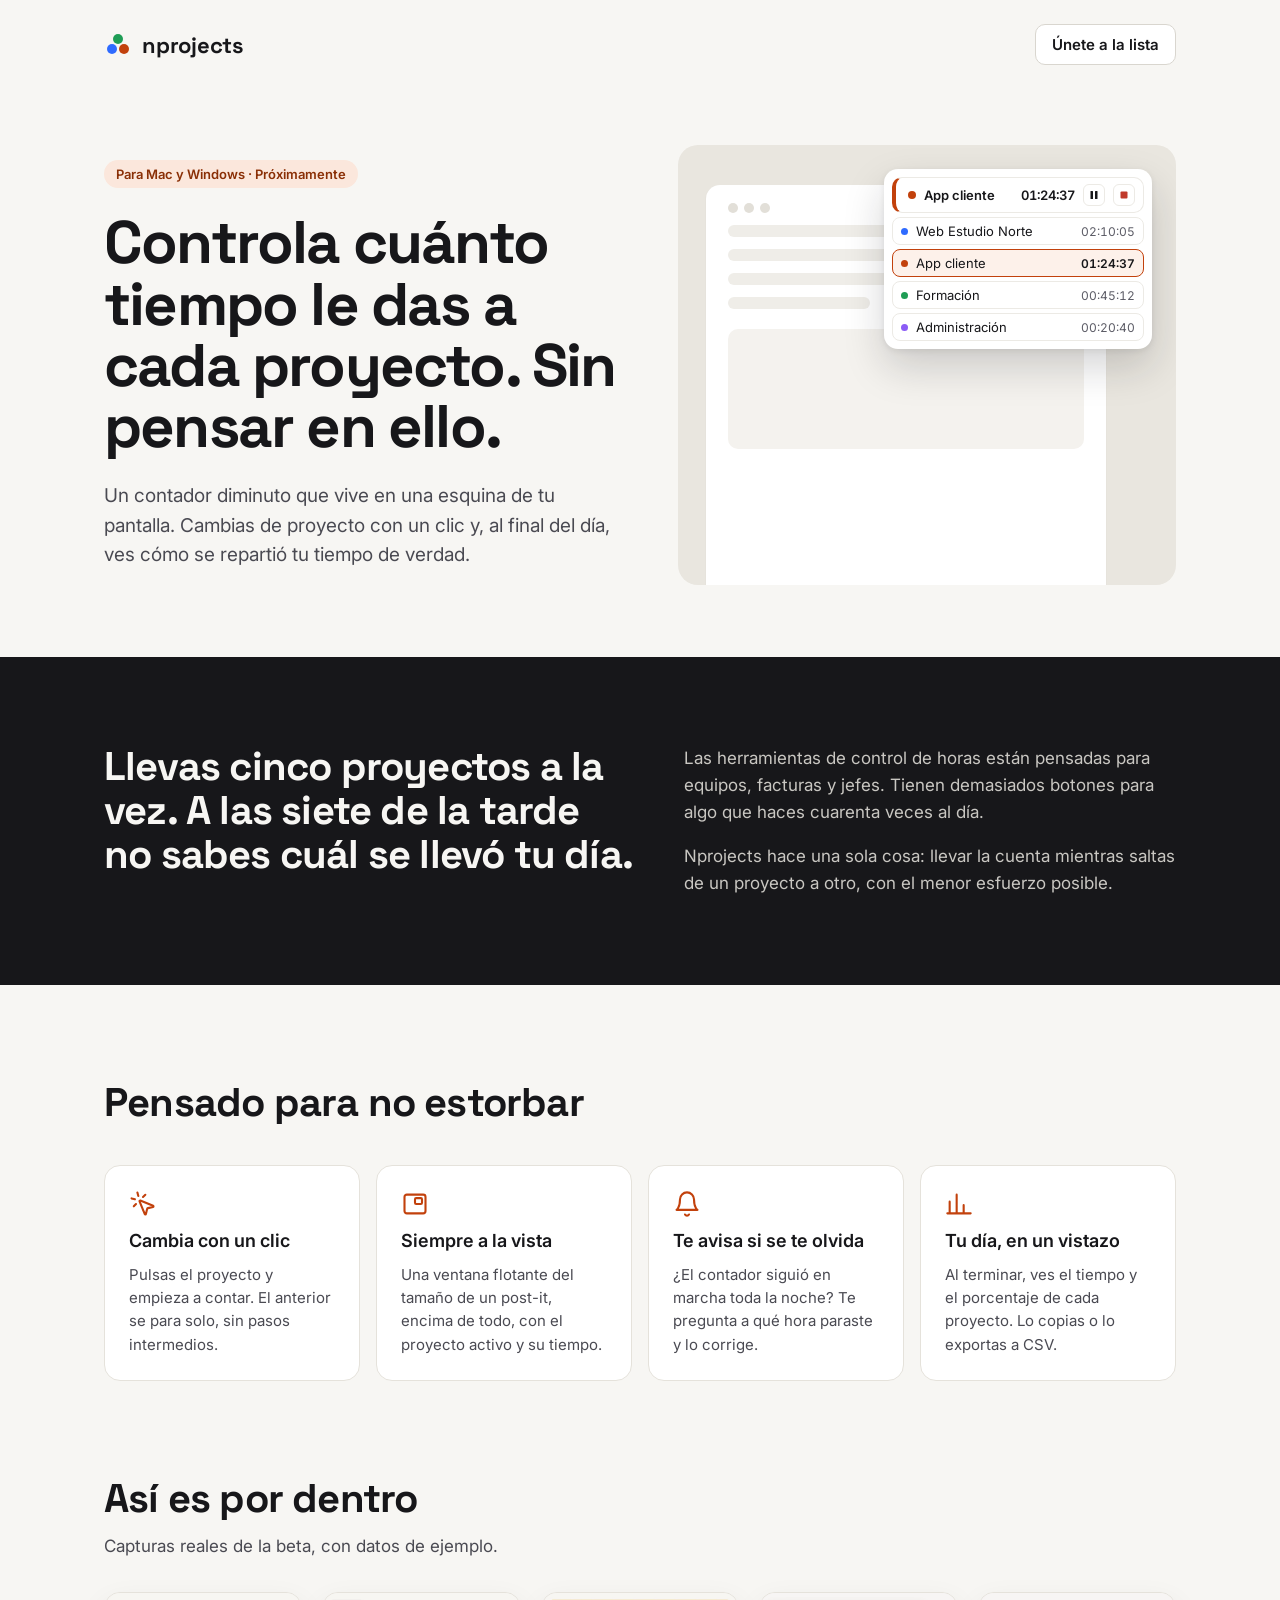
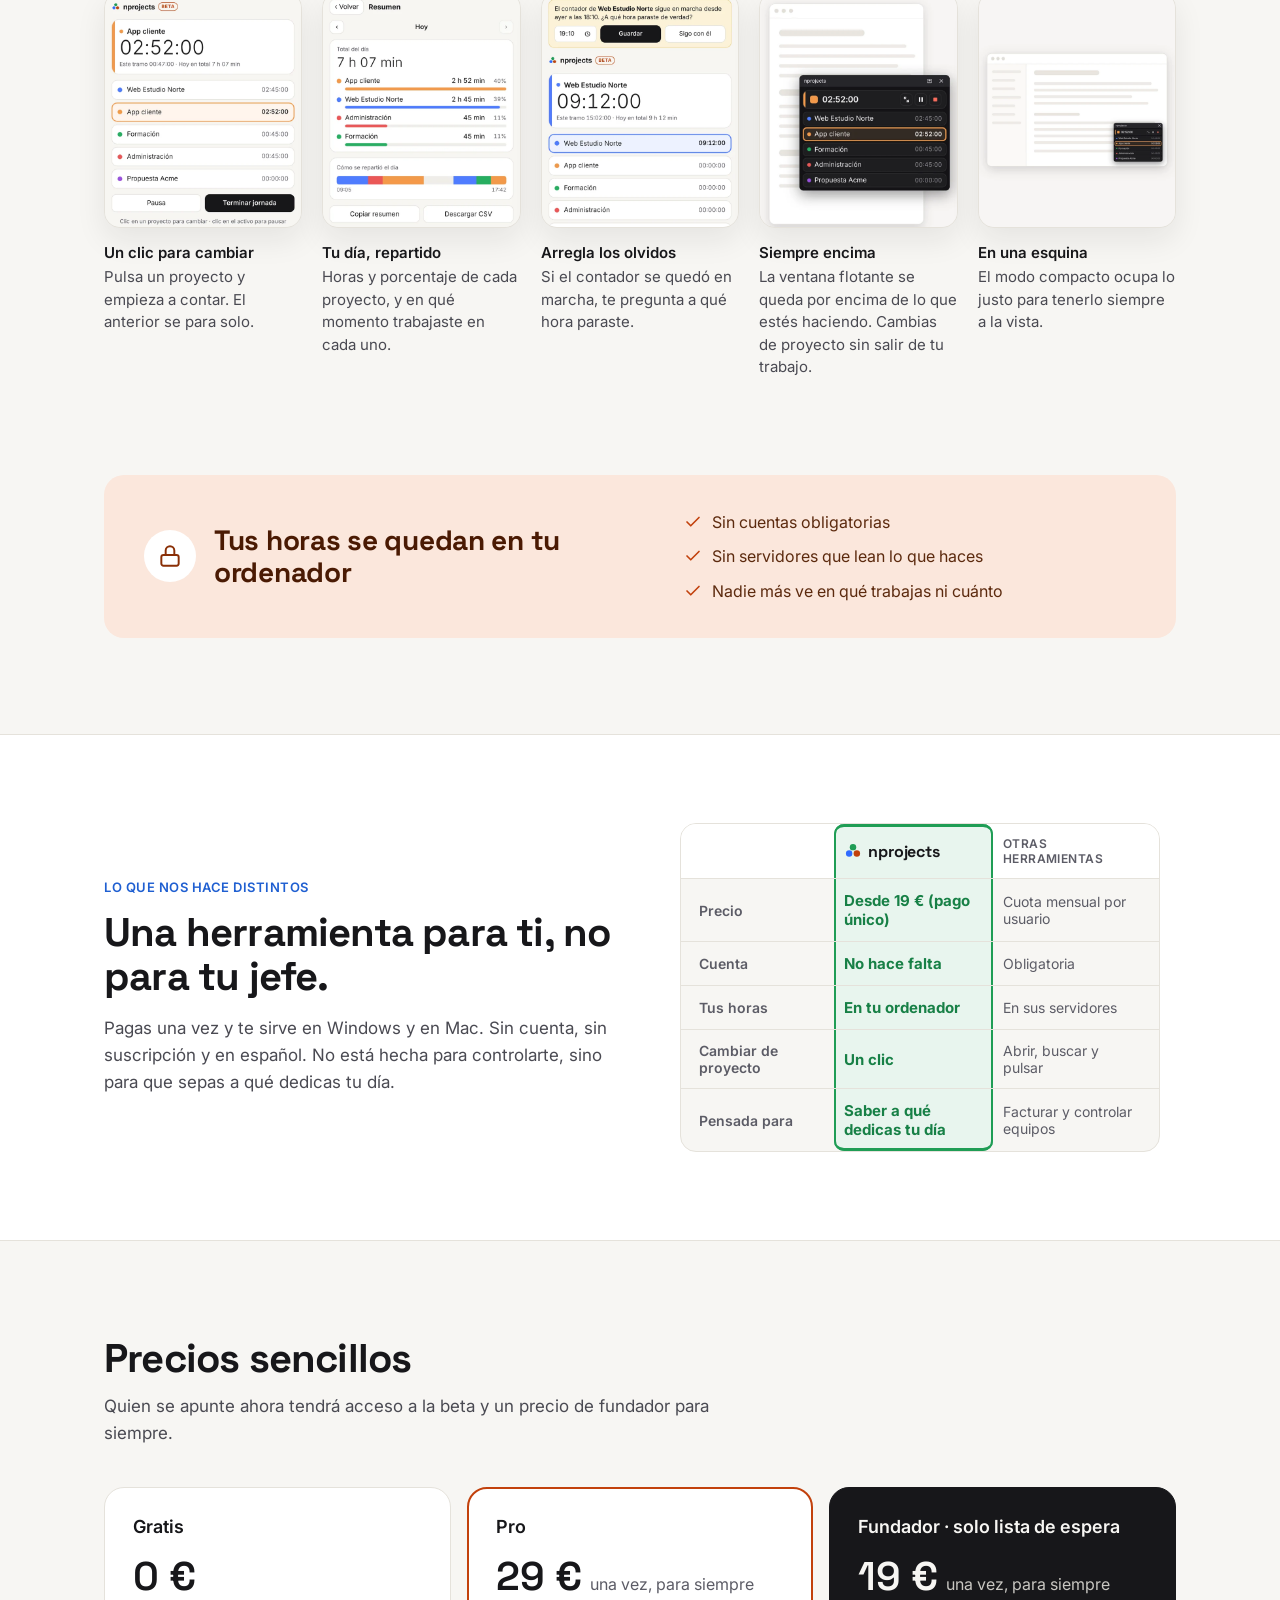
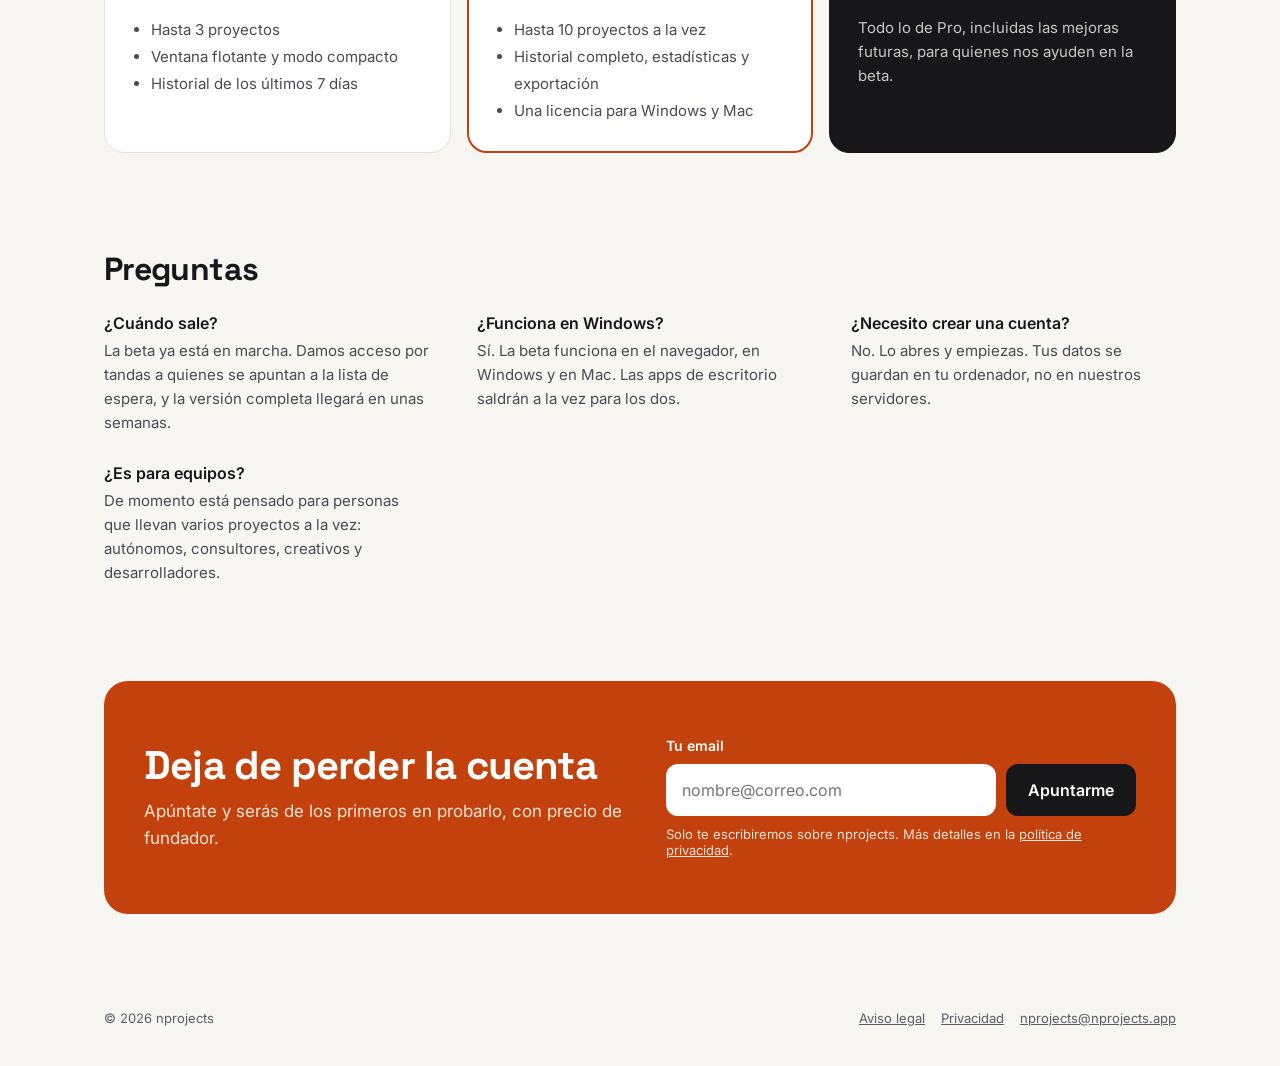
==== commit e6fa71cb: "Comparativa: precio «Desde 19 € (pago único)» Co-Authored-By: Claude Opus 5.5 <noreply@anthropic.com" ====
--- a/index.html
+++ b/index.html
@@ -152,7 +152,7 @@
       <div class="cmp-wrap">
         <div class="cmp" role="table" aria-label="nprojects frente a otras herramientas de control de horas">
           <div class="cmp-row cmp-head" role="row"><span role="columnheader"></span><span role="columnheader" class="cmp-brand"><svg width="18" height="18" viewBox="0 0 28 28" aria-hidden="true"><circle cx="8" cy="18" r="5" fill="#2F6BFF"/><circle cx="20" cy="18" r="5" fill="#C2410C"/><circle cx="14" cy="8" r="5" fill="#1F9D55"/></svg><span>nprojects</span></span><span role="columnheader">Otras herramientas</span></div>
-          <div class="cmp-row" role="row"><span role="rowheader">Precio</span><span role="cell"><strong>29 € una vez</strong></span><span role="cell">Cuota mensual por usuario</span></div>
+          <div class="cmp-row" role="row"><span role="rowheader">Precio</span><span role="cell"><strong>Desde 19 € (pago único)</strong></span><span role="cell">Cuota mensual por usuario</span></div>
           <div class="cmp-row" role="row"><span role="rowheader">Cuenta</span><span role="cell"><strong>No hace falta</strong></span><span role="cell">Obligatoria</span></div>
           <div class="cmp-row" role="row"><span role="rowheader">Tus horas</span><span role="cell"><strong>En tu ordenador</strong></span><span role="cell">En sus servidores</span></div>
           <div class="cmp-row" role="row"><span role="rowheader">Cambiar de proyecto</span><span role="cell"><strong>Un clic</strong></span><span role="cell">Abrir, buscar y pulsar</span></div>
